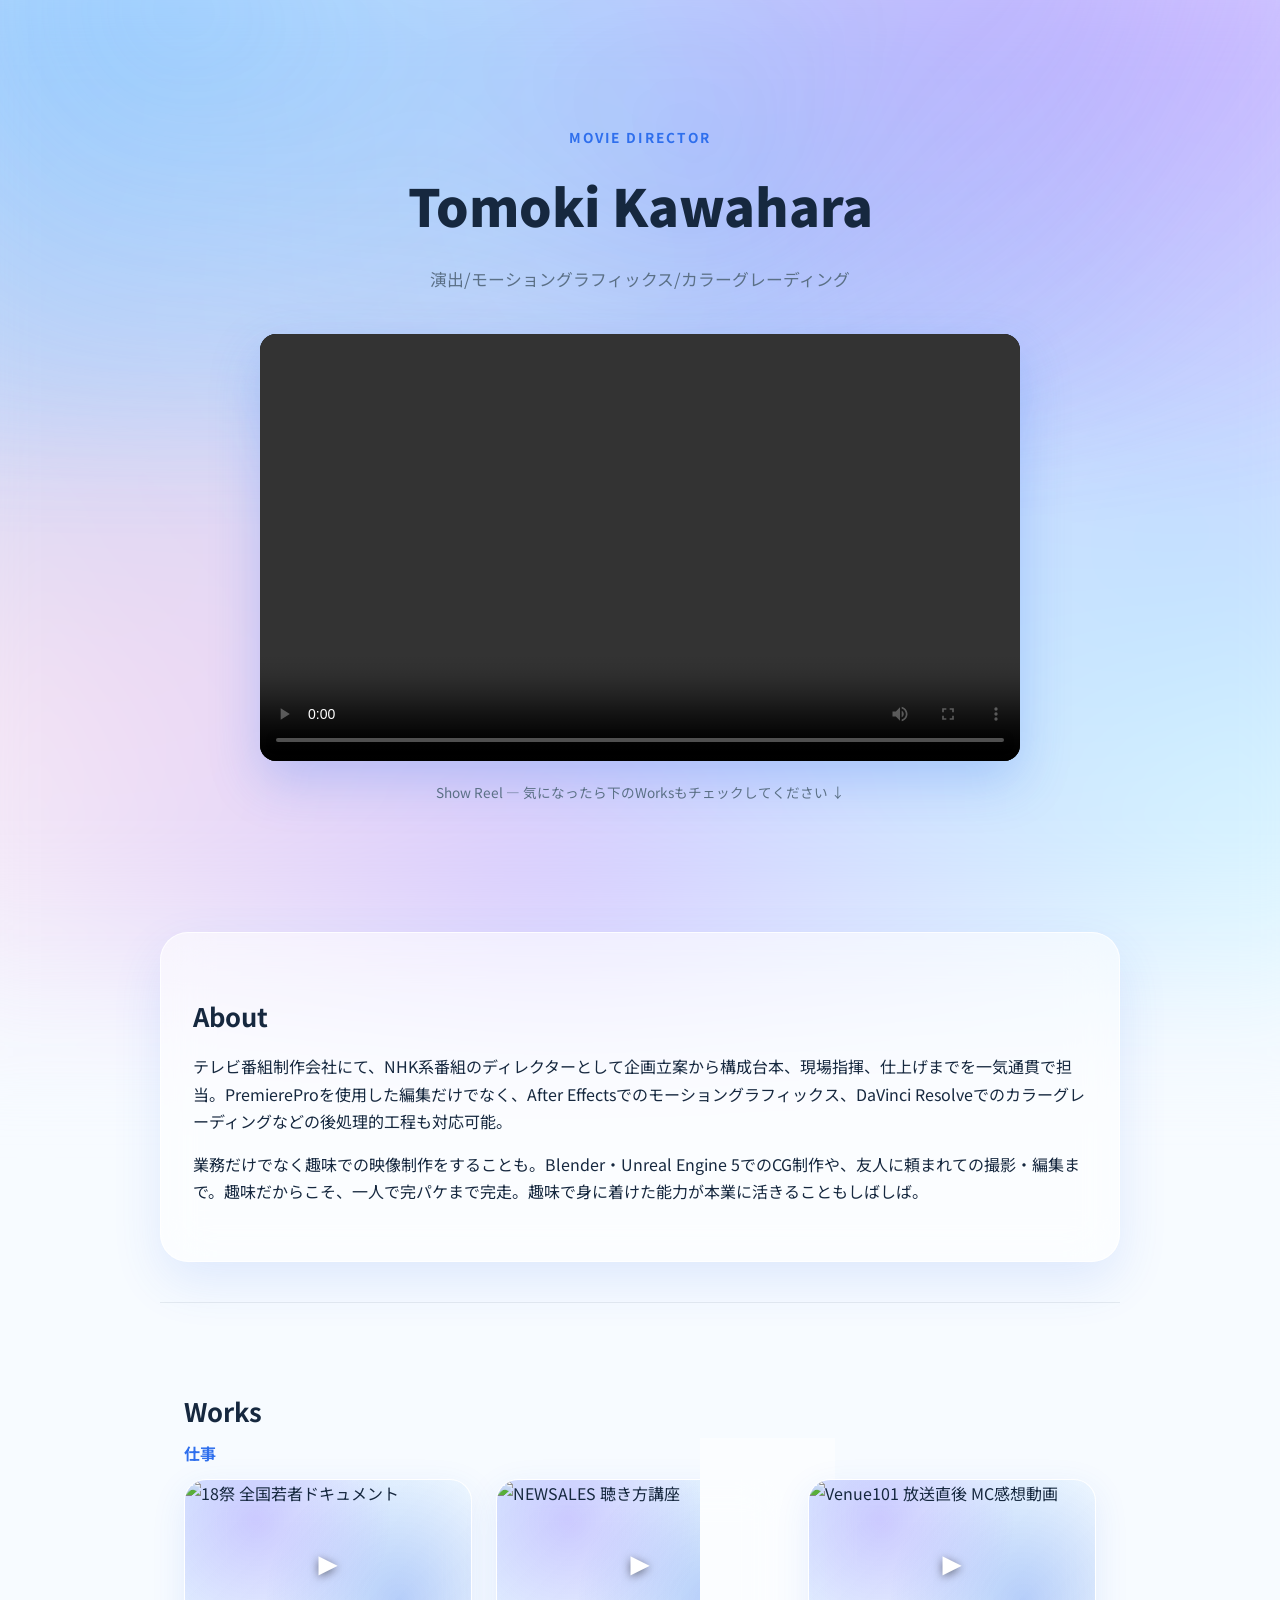
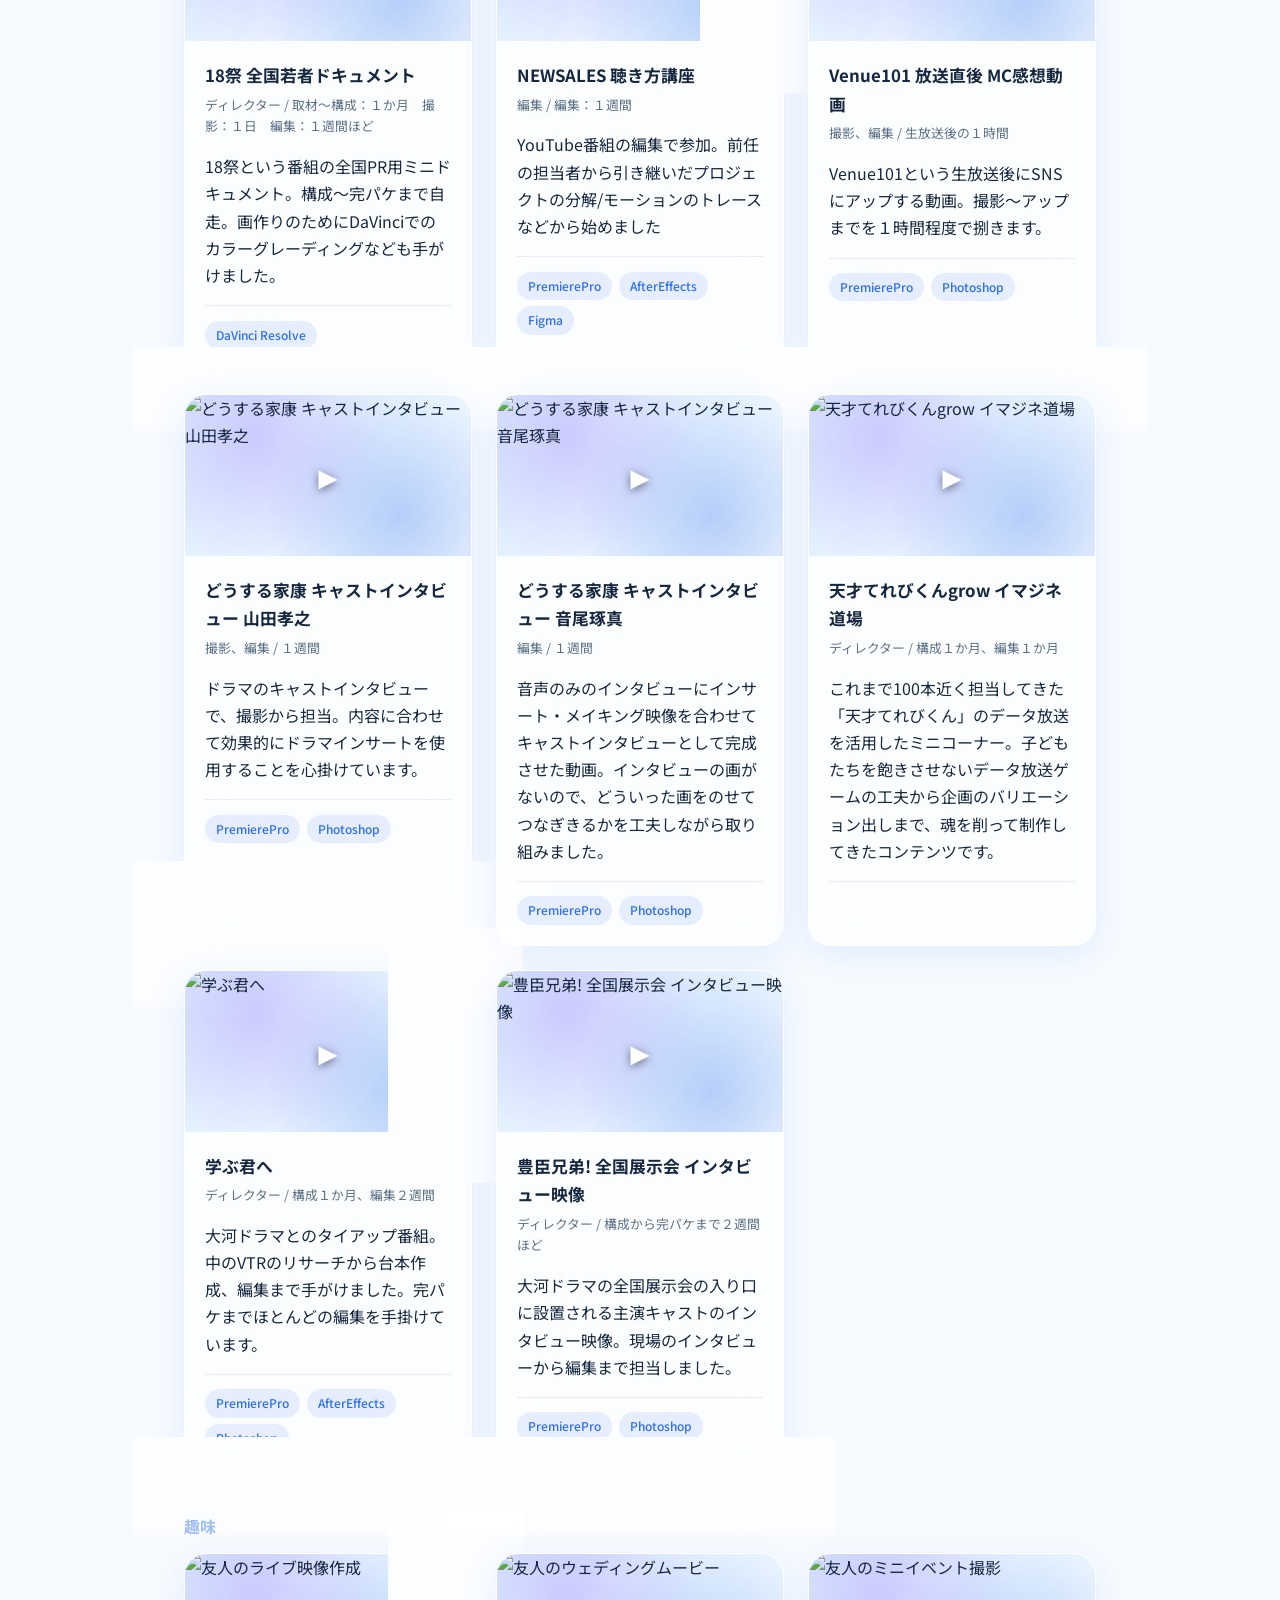
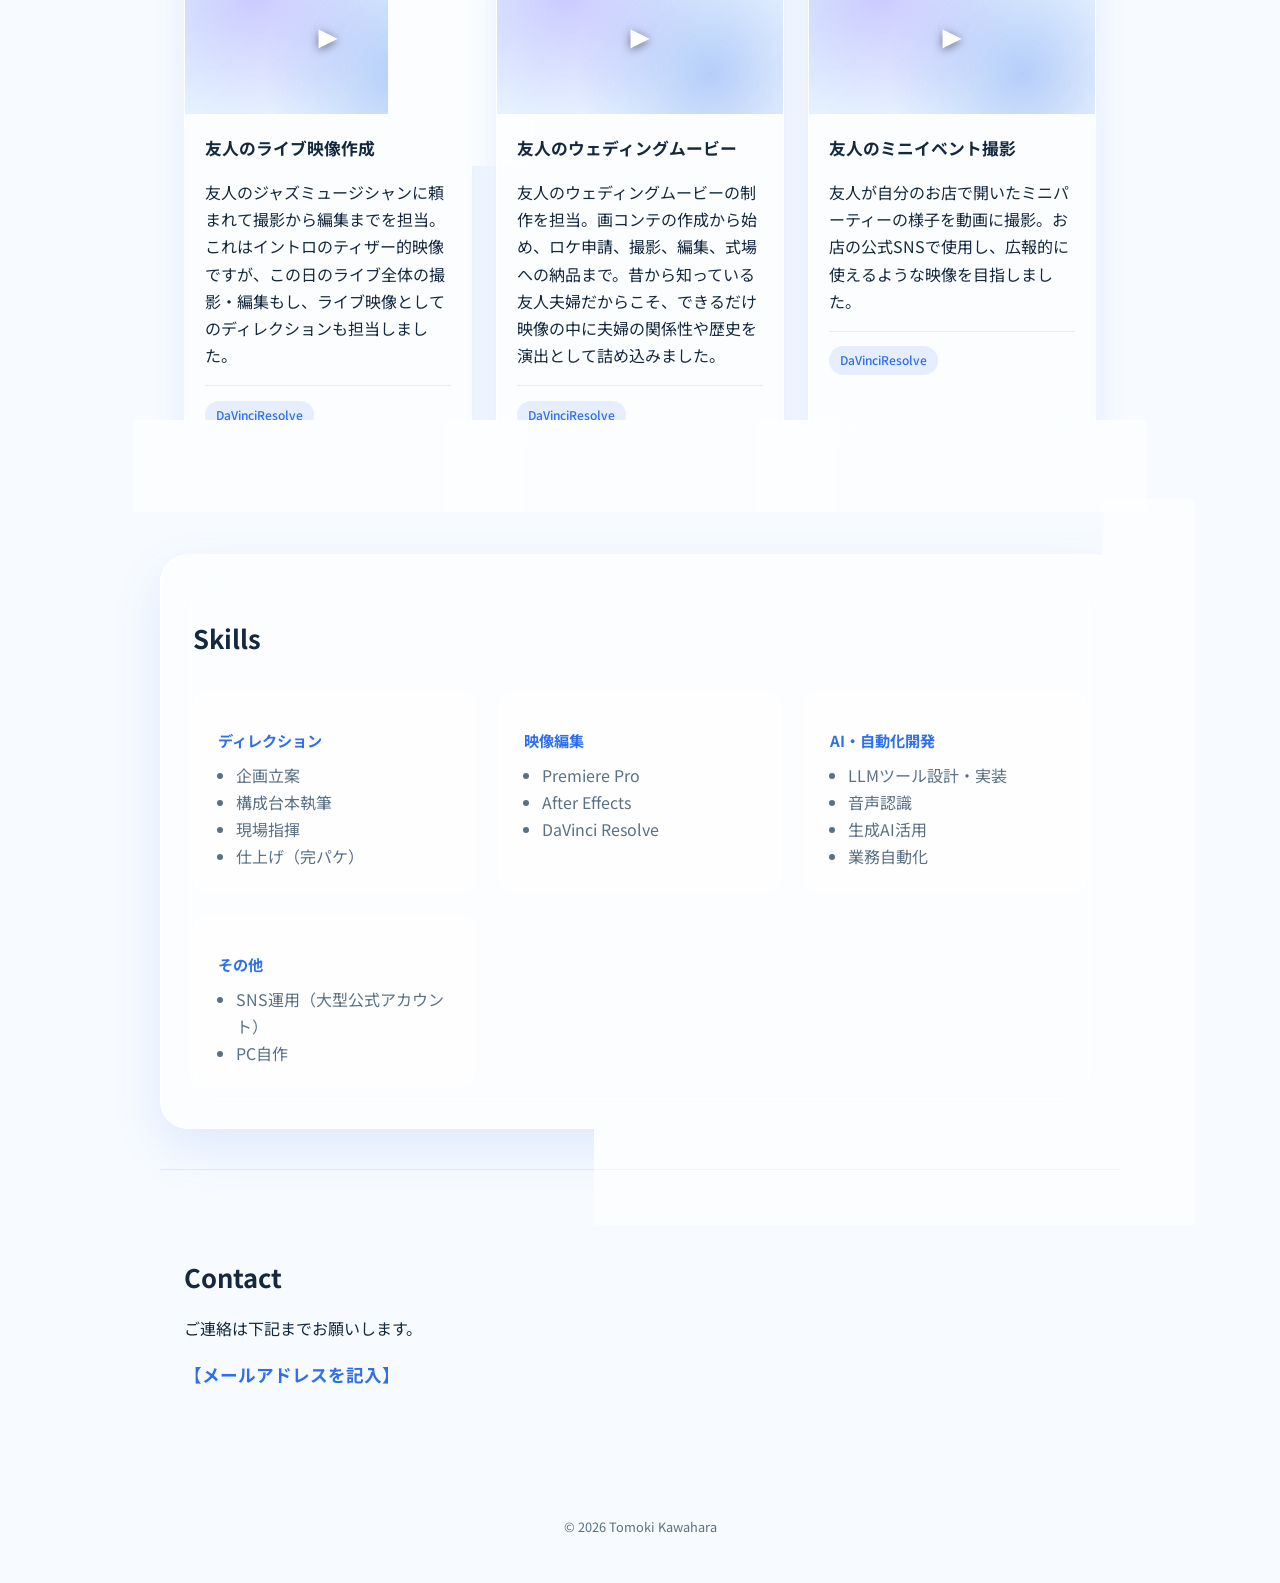
==== index.html @ 07734b2e "背景デザインを大胆なグラデーション+透明感のあるガラスパネル構成に変更 - body::beforeで固定表示の大胆なマルチカラーグラデーション背景を追加   （スクロールしても動かず、ガラスカード群" ====
<!DOCTYPE html>
<html lang="ja">
<head>
<meta charset="UTF-8">
<meta name="viewport" content="width=device-width, initial-scale=1.0">
<title>Tomoki Kawahara / Portfolio</title>
<meta name="robots" content="noindex, nofollow">
<link rel="stylesheet" href="style.css">
</head>
<body>

<header class="hero">
  <div class="hero-glow" aria-hidden="true"></div>
  <div class="hero-inner">
    <p class="eyebrow">Movie Director</p>
    <h1>Tomoki Kawahara</h1>
    <p class="lead">演出/モーショングラフィックス/カラーグレーディング</p>
    <div class="showreel-wrap">
      <video id="showreel-video" class="showreel-video" controls playsinline preload="metadata"></video>
      <p class="showreel-caption">Show Reel — 気になったら下のWorksもチェックしてください ↓</p>
    </div>
  </div>
</header>

<main>

  <section id="about" class="section section-panel">
    <h2>About</h2>
    <p>テレビ番組制作会社にて、NHK系番組のディレクターとして企画立案から構成台本、現場指揮、仕上げまでを一気通貫で担当。PremiereProを使用した編集だけでなく、After Effectsでのモーショングラフィックス、DaVinci Resolveでのカラーグレーディングなどの後処理的工程も対応可能。</p>
    <p>業務だけでなく趣味での映像制作をすることも。Blender・Unreal Engine 5でのCG制作や、友人に頼まれての撮影・編集まで。趣味だからこそ、一人で完パケまで完走。趣味で身に着けた能力が本業に活きることもしばしば。</p>
  </section>

  <section id="works" class="section">
    <h2>Works</h2>
    <div id="work-grid"></div>
  </section>

  <section id="skills" class="section section-panel">
    <h2>Skills</h2>
    <div class="skill-groups" id="skill-groups"></div>
  </section>

  <section id="contact" class="section">
    <h2>Contact</h2>
    <p>ご連絡は下記までお願いします。</p>
    <p class="contact-email">【メールアドレスを記入】</p>
  </section>

</main>

<footer>
  <p>&copy; 2026 Tomoki Kawahara</p>
</footer>

<div class="modal" id="video-modal">
  <div class="modal-inner">
    <button class="modal-close" id="modal-close" aria-label="閉じる">&times;</button>
    <video id="modal-video" controls></video>
    <iframe id="modal-youtube" class="hidden" frameborder="0" allow="autoplay; encrypted-media; picture-in-picture" allowfullscreen></iframe>
  </div>
</div>

<script src="data.js"></script>
<script src="script.js"></script>
</body>
</html>
---- style.css ----
@import url('https://fonts.googleapis.com/css2?family=Noto+Sans+JP:wght@400;500;700;900&display=swap');

:root {
  --bg-top: #eaf4ff;
  --bg-bottom: #f7fbff;
  --text: #16283f;
  --text-muted: #5b7086;
  --accent: #2f6fed;
  --accent-soft: rgba(47, 111, 237, 0.1);
  --card-bg: rgba(255, 255, 255, 0.55);
  --card-border: rgba(255, 255, 255, 0.8);
  --border: rgba(22, 40, 63, 0.08);
  --max-width: 960px;
}

* { box-sizing: border-box; }

body {
  margin: 0;
  min-height: 100vh;
  background: var(--bg-bottom);
  color: var(--text);
  font-family: 'Noto Sans JP', sans-serif;
  line-height: 1.7;
}

/* ページ全体に貼りつく大胆なグラデーション背景。スクロールしても動かず、
   ガラスパネル（.section-panel・.work-card等）を通して透けて見える。 */
body::before {
  content: "";
  position: fixed;
  inset: -10%;
  z-index: -1;
  background:
    radial-gradient(circle at 10% 8%, rgba(120, 190, 255, 0.55), transparent 42%),
    radial-gradient(circle at 88% 12%, rgba(190, 150, 255, 0.5), transparent 45%),
    radial-gradient(circle at 15% 55%, rgba(255, 170, 210, 0.35), transparent 45%),
    radial-gradient(circle at 85% 60%, rgba(120, 220, 255, 0.4), transparent 48%),
    radial-gradient(circle at 45% 95%, rgba(160, 130, 255, 0.4), transparent 50%),
    linear-gradient(180deg, var(--bg-top), var(--bg-bottom));
  filter: blur(70px);
}

.hero {
  position: relative;
  overflow: hidden;
  padding: 7rem 1.5rem 5rem;
  text-align: center;
}

.hero-glow {
  position: absolute;
  inset: -20% -10% auto -10%;
  height: 620px;
  z-index: 0;
  background:
    radial-gradient(circle at 20% 30%, rgba(120, 190, 255, 0.55), transparent 55%),
    radial-gradient(circle at 75% 15%, rgba(160, 130, 255, 0.4), transparent 50%),
    radial-gradient(circle at 55% 60%, rgba(47, 111, 237, 0.35), transparent 55%);
  filter: blur(50px);
  opacity: 0.8;
}

.hero-inner {
  position: relative;
  z-index: 1;
  max-width: var(--max-width);
  margin: 0 auto;
}

.eyebrow {
  color: var(--accent);
  letter-spacing: 0.15em;
  font-size: 0.85rem;
  font-weight: 700;
  text-transform: uppercase;
}

.hero h1 {
  font-size: clamp(2.2rem, 6vw, 3.2rem);
  font-weight: 900;
  margin: 0.5rem 0 1rem;
}

.hero .lead {
  color: var(--text-muted);
  font-size: 1.05rem;
  max-width: 640px;
  margin: 0 auto;
}

.showreel-wrap {
  margin: 2.5rem auto 0;
  max-width: 760px;
}

.showreel-video {
  width: 100%;
  aspect-ratio: 16 / 9;
  border-radius: 16px;
  background: #000;
  box-shadow: 0 20px 50px rgba(47, 111, 237, 0.25);
}

.showreel-caption {
  color: var(--text-muted);
  font-size: 0.85rem;
  margin: 0.75rem 0 0;
}

.section {
  max-width: var(--max-width);
  margin: 0 auto;
  padding: 4rem 1.5rem;
  border-top: 1px solid var(--border);
}

.section h2 {
  font-size: 1.6rem;
  font-weight: 700;
  margin-bottom: 0.5rem;
}

.section-note {
  color: var(--text-muted);
  font-size: 0.85rem;
  margin-top: 0;
}

/* About・Skillsを背景から視覚的に切り離すガラスパネル */
.section-panel {
  background: var(--card-bg);
  backdrop-filter: blur(24px);
  -webkit-backdrop-filter: blur(24px);
  border: 1px solid var(--card-border);
  border-radius: 28px;
  box-shadow: 0 20px 50px rgba(47, 111, 237, 0.12);
  padding: 2.5rem 2rem;
  margin: 2.5rem auto;
}

.section-panel:first-of-type { margin-top: 3rem; }

.work-group + .work-group {
  margin-top: 2.5rem;
}

.work-group-label {
  color: var(--accent);
  font-size: 1rem;
  margin: 2rem 0 0.75rem;
}

.work-group:first-child .work-group-label {
  margin-top: 0;
}

.work-subgrid {
  display: grid;
  grid-template-columns: repeat(auto-fill, minmax(280px, 1fr));
  gap: 1.5rem;
}

.work-card {
  background: var(--card-bg);
  backdrop-filter: blur(20px);
  -webkit-backdrop-filter: blur(20px);
  border: 1px solid var(--card-border);
  border-radius: 22px;
  overflow: hidden;
  cursor: pointer;
  box-shadow: 0 10px 34px rgba(47, 111, 237, 0.1);
  transition: transform 0.15s ease, box-shadow 0.15s ease;
}

.work-card:hover {
  transform: translateY(-4px);
  box-shadow: 0 16px 40px rgba(47, 111, 237, 0.2);
}

.work-thumb {
  position: relative;
  aspect-ratio: 16 / 9;
  background:
    radial-gradient(circle at 25% 25%, rgba(160, 130, 255, 0.35), transparent 55%),
    radial-gradient(circle at 75% 75%, rgba(47, 111, 237, 0.3), transparent 55%),
    linear-gradient(135deg, rgba(120, 190, 255, 0.25), rgba(235, 245, 255, 0.4));
  display: flex;
  align-items: center;
  justify-content: center;
}

.work-thumb-img {
  position: absolute;
  inset: 0;
  width: 100%;
  height: 100%;
  object-fit: cover;
}

.play-icon {
  position: relative;
  font-size: 2rem;
  color: var(--accent);
}

.work-thumb-img ~ .play-icon {
  color: #fff;
  text-shadow: 0 2px 10px rgba(0, 0, 0, 0.5);
}

.work-body { padding: 1.25rem; }

.work-body h3 { margin: 0 0 0.25rem; font-size: 1.05rem; }

.work-meta {
  color: var(--text-muted);
  font-size: 0.8rem;
  margin: 0 0 0.75rem;
}

.work-tools {
  display: flex;
  flex-wrap: wrap;
  gap: 0.4rem;
  margin-top: 0.9rem;
  padding-top: 0.9rem;
  border-top: 1px solid var(--border);
}

.tool-tag {
  background: var(--accent-soft);
  color: var(--accent);
  font-size: 0.75rem;
  font-weight: 500;
  padding: 0.25rem 0.7rem;
  border-radius: 999px;
}

.skill-groups {
  display: grid;
  grid-template-columns: repeat(auto-fill, minmax(220px, 1fr));
  gap: 1.5rem;
  margin-top: 2rem;
}

.skill-group {
  background: rgba(255, 255, 255, 0.55);
  border: 1px solid var(--card-border);
  border-radius: 16px;
  padding: 1.25rem 1.5rem;
}

.skill-group h3 {
  font-size: 0.95rem;
  color: var(--accent);
  margin-bottom: 0.5rem;
}

.skill-group ul { margin: 0; padding-left: 1.1rem; color: var(--text-muted); }

.contact-email { font-size: 1.1rem; font-weight: 700; color: var(--accent); }

footer {
  text-align: center;
  padding: 2rem;
  color: var(--text-muted);
  font-size: 0.8rem;
}

.modal {
  display: none;
  position: fixed;
  inset: 0;
  background: rgba(22, 40, 63, 0.55);
  backdrop-filter: blur(6px);
  align-items: center;
  justify-content: center;
  z-index: 100;
  padding: 1.5rem;
}

.modal.open { display: flex; }

.modal-inner {
  position: relative;
  width: 100%;
  max-width: 900px;
}

.modal-inner video,
.modal-inner iframe {
  width: 100%;
  aspect-ratio: 16 / 9;
  border-radius: 12px;
  background: black;
}

.modal-inner .hidden {
  display: none;
}

.modal-close {
  position: absolute;
  top: -2.5rem;
  right: 0;
  background: none;
  border: none;
  color: white;
  font-size: 2rem;
  cursor: pointer;
  line-height: 1;
}
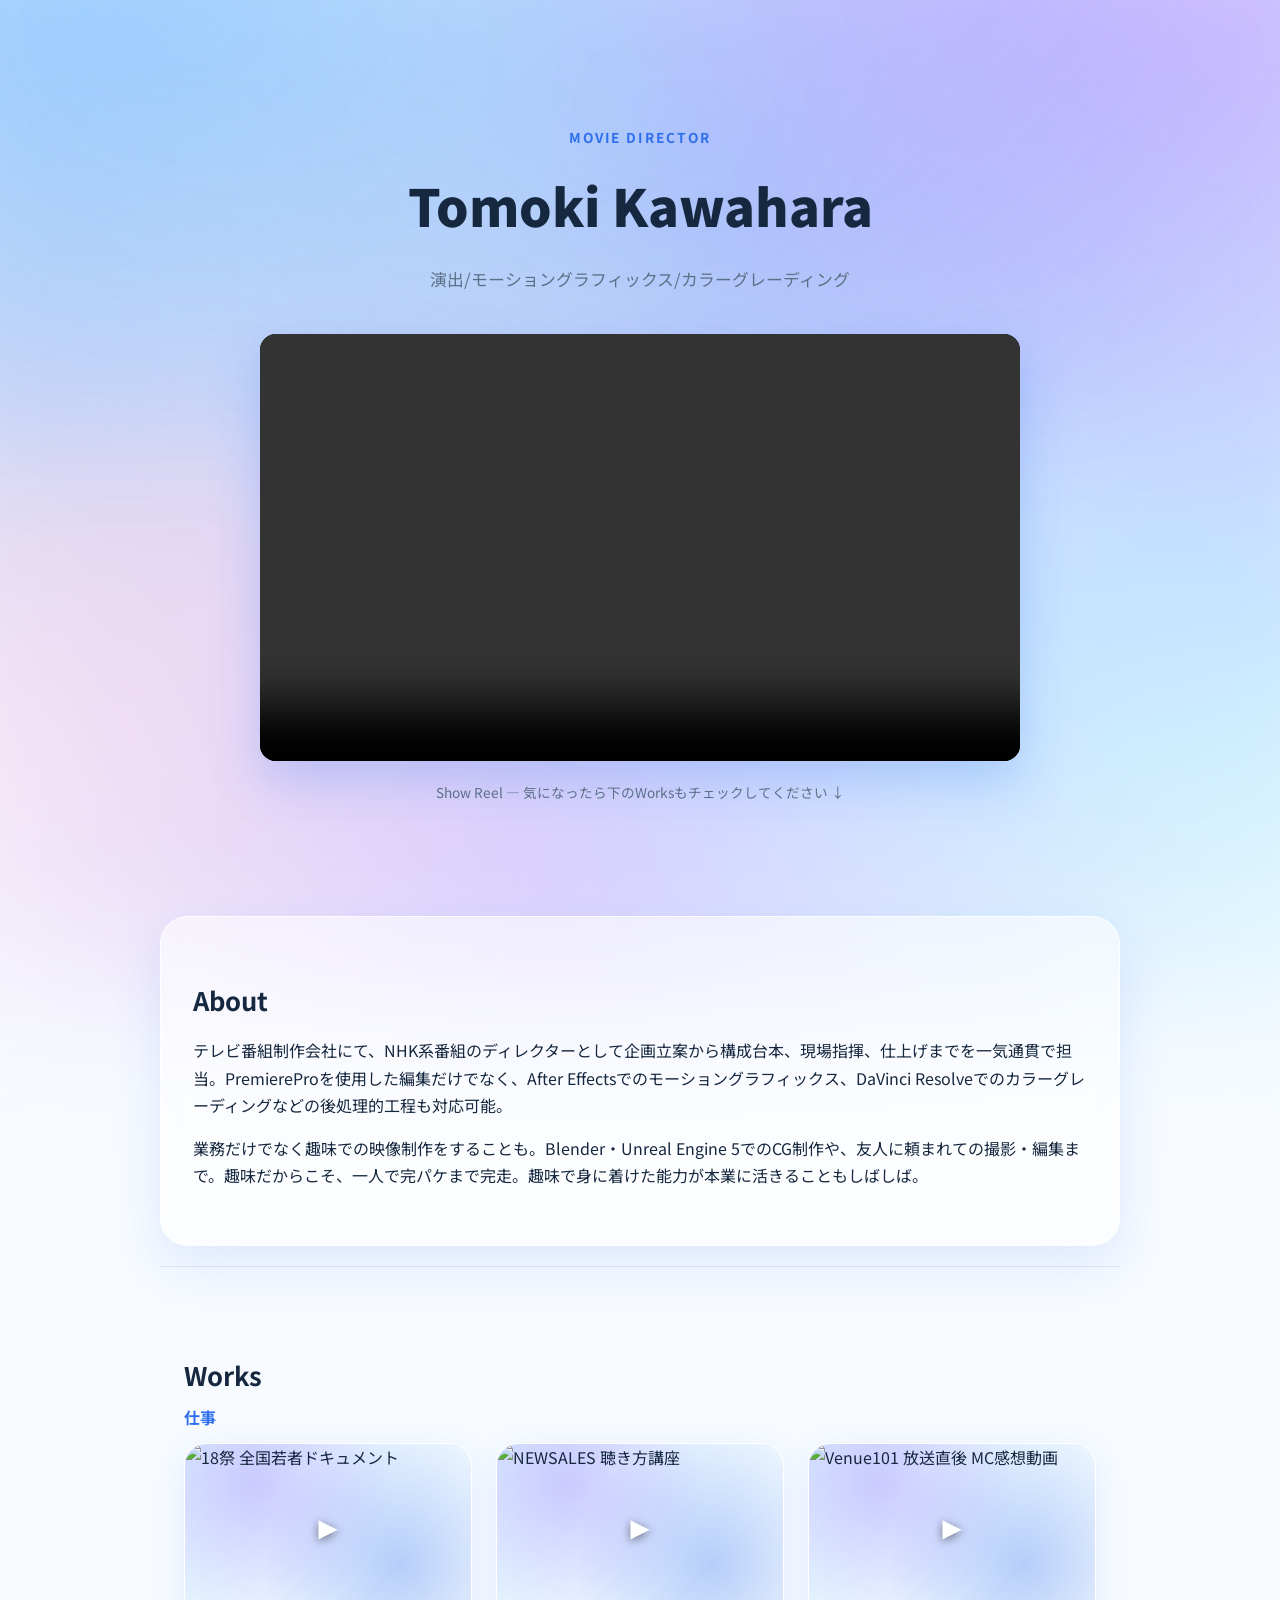
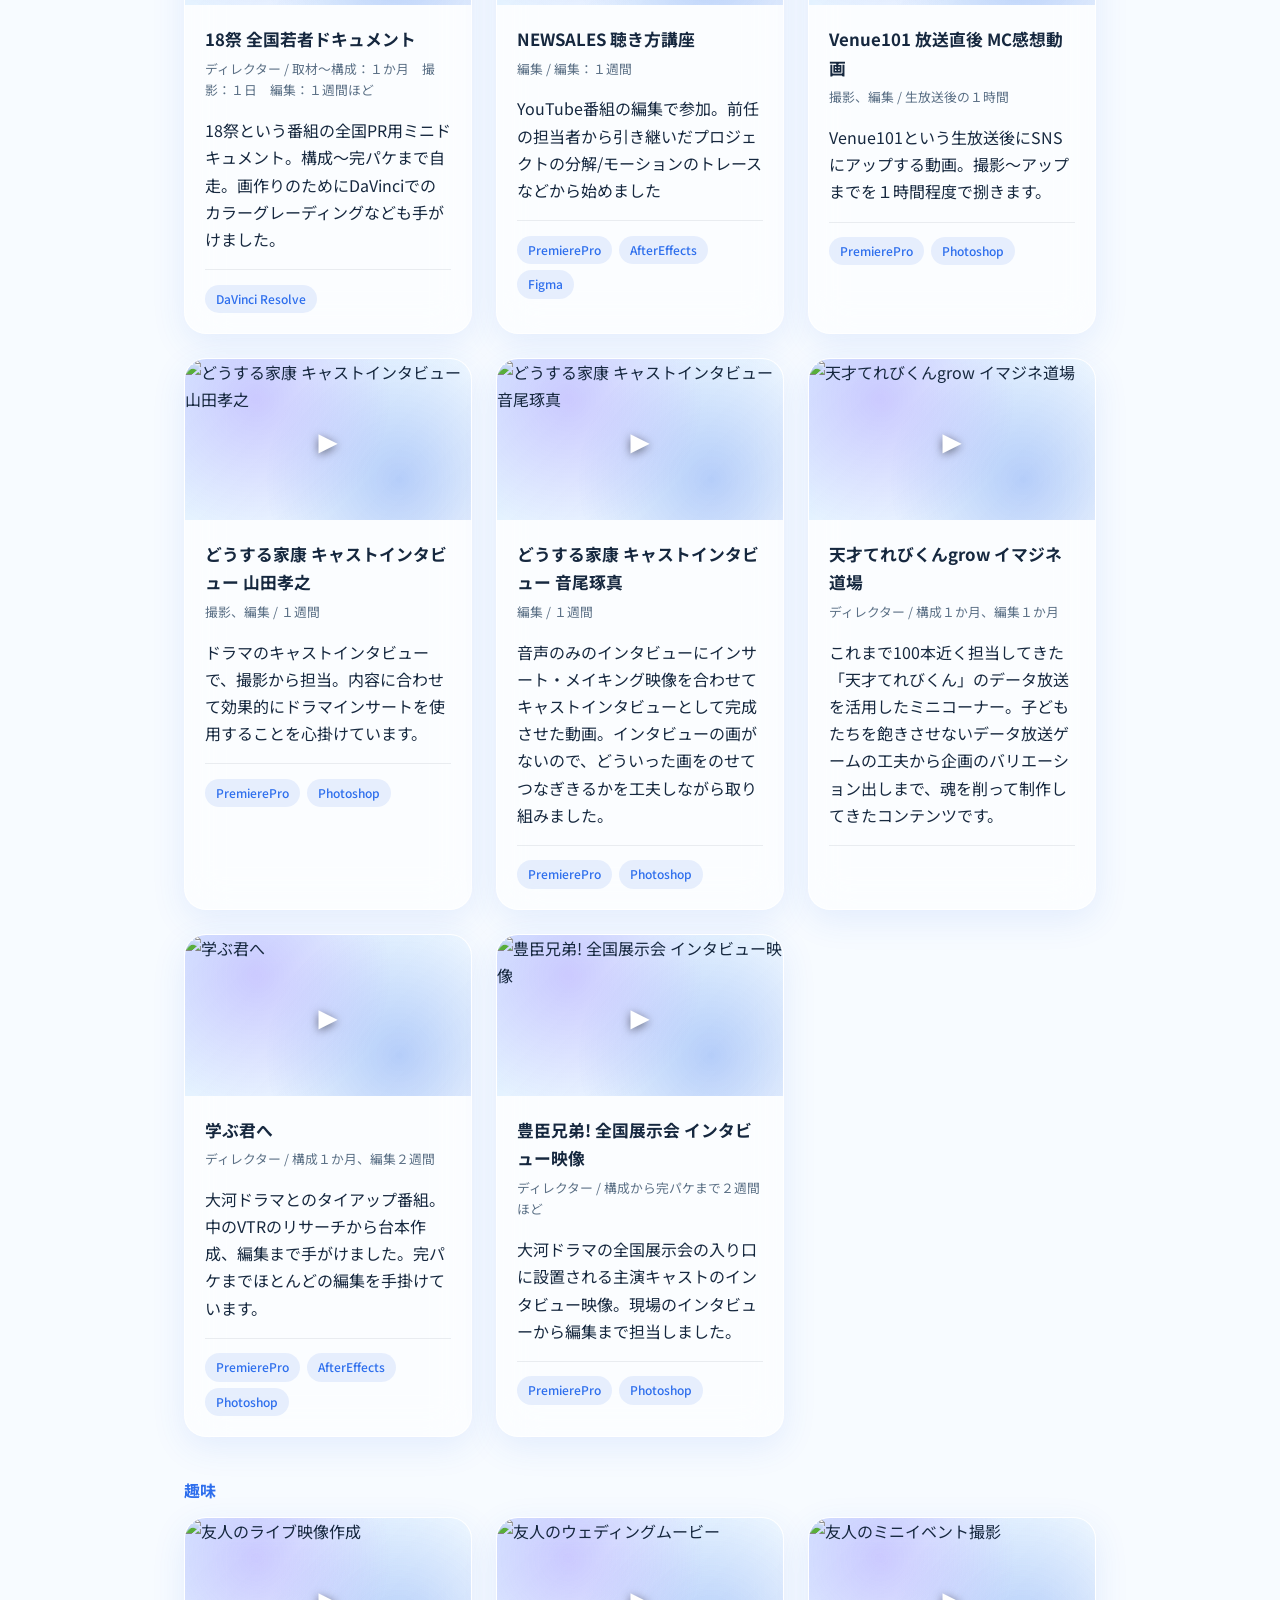
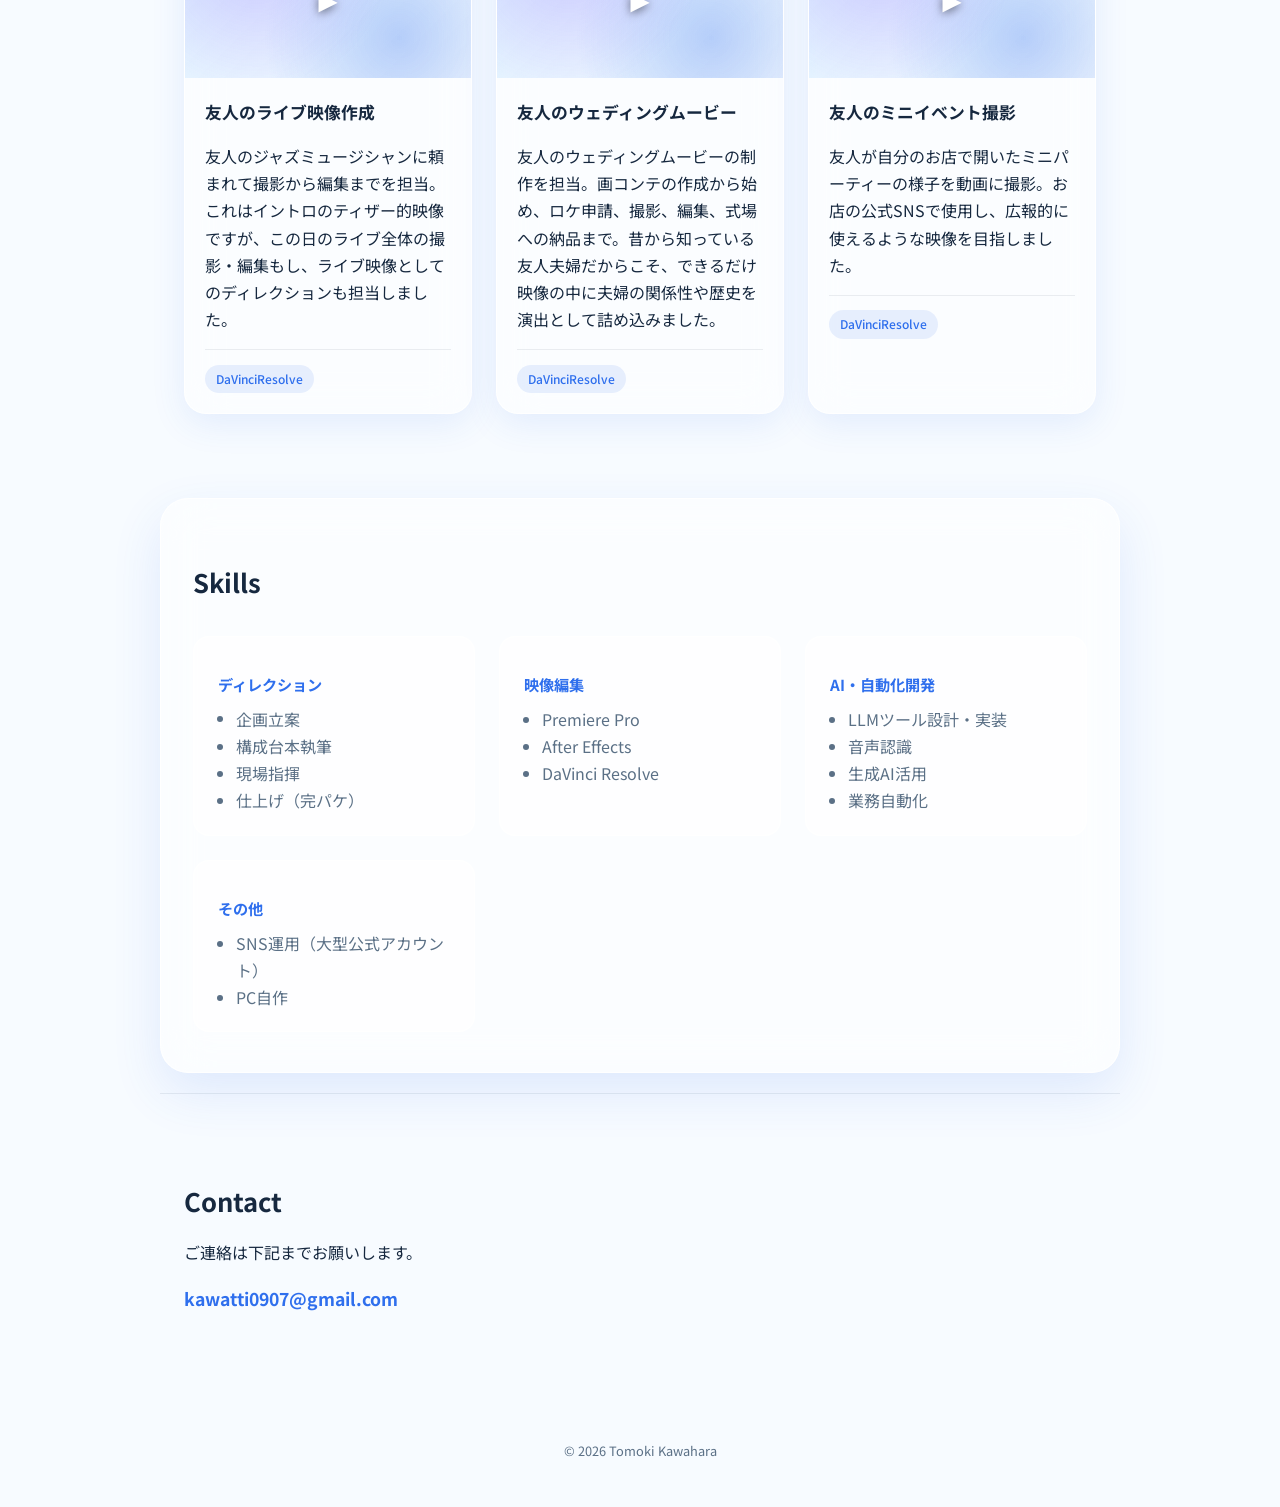
==== commit e50c2cfb: "Contactメールアドレスを反映、section-panelの余白を縮小 - ContactセクションのプレースホルダーをkawattiO907@gmail.comに差し替え - .section-" ====
--- a/index.html
+++ b/index.html
@@ -43,7 +43,7 @@
   <section id="contact" class="section">
     <h2>Contact</h2>
     <p>ご連絡は下記までお願いします。</p>
-    <p class="contact-email">【メールアドレスを記入】</p>
+    <p class="contact-email">kawatti0907@gmail.com</p>
   </section>
 
 </main>
--- a/style.css
+++ b/style.css
@@ -136,10 +136,10 @@
   border-radius: 28px;
   box-shadow: 0 20px 50px rgba(47, 111, 237, 0.12);
   padding: 2.5rem 2rem;
-  margin: 2.5rem auto;
-}
-
-.section-panel:first-of-type { margin-top: 3rem; }
+  margin: 1.25rem auto;
+}
+
+.section-panel:first-of-type { margin-top: 2rem; }
 
 .work-group + .work-group {
   margin-top: 2.5rem;
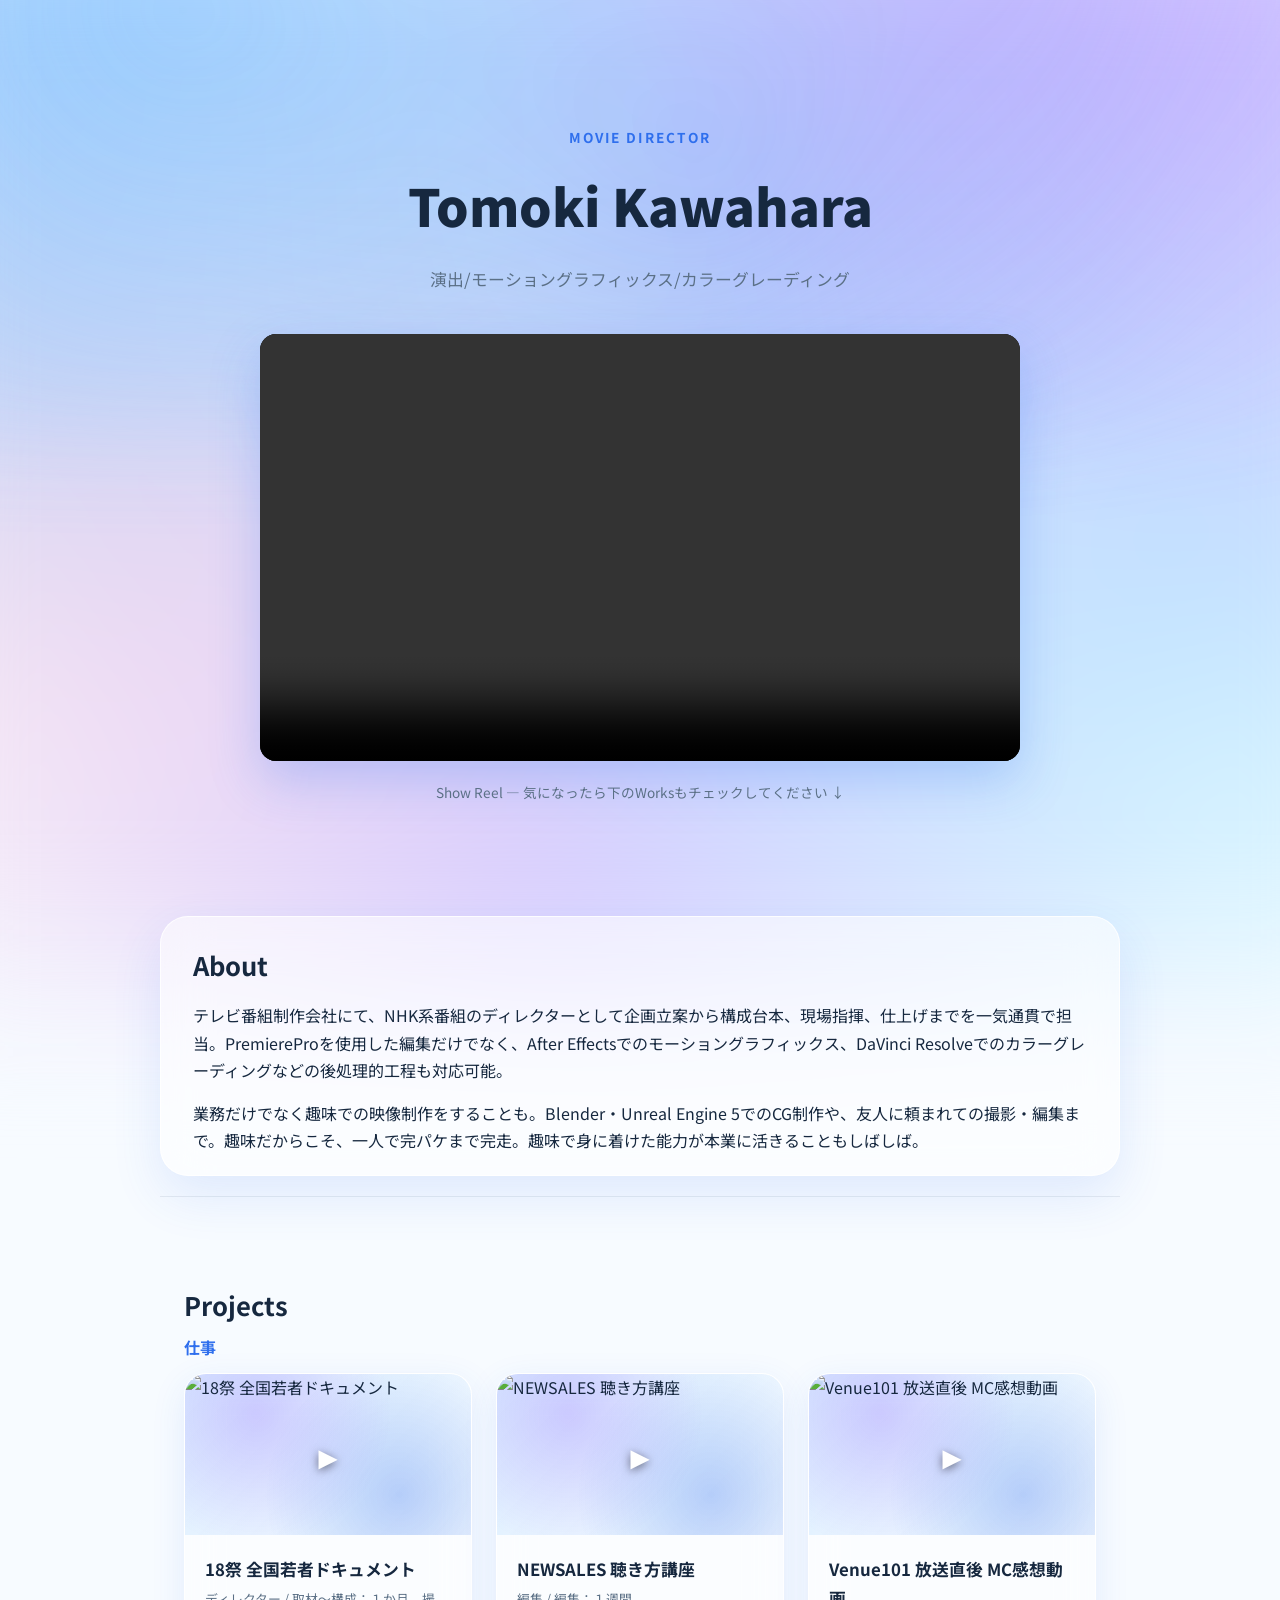
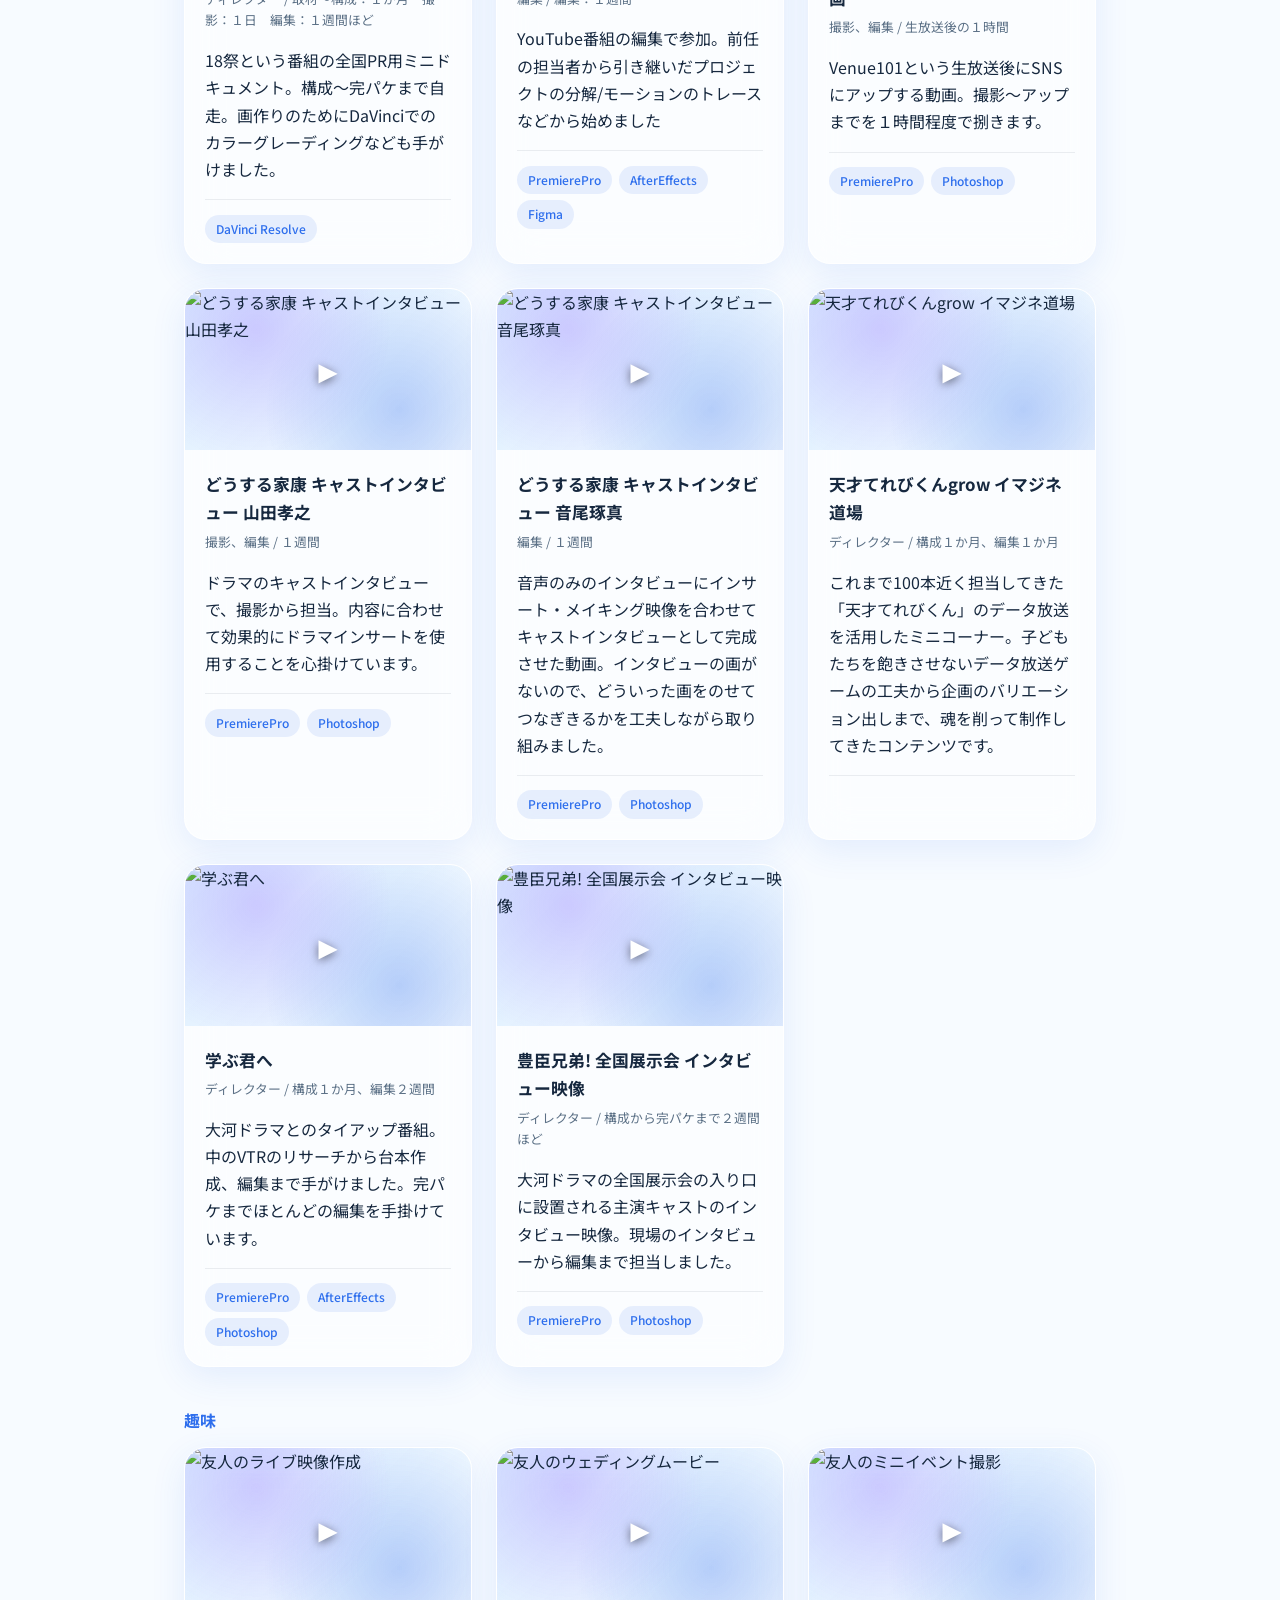
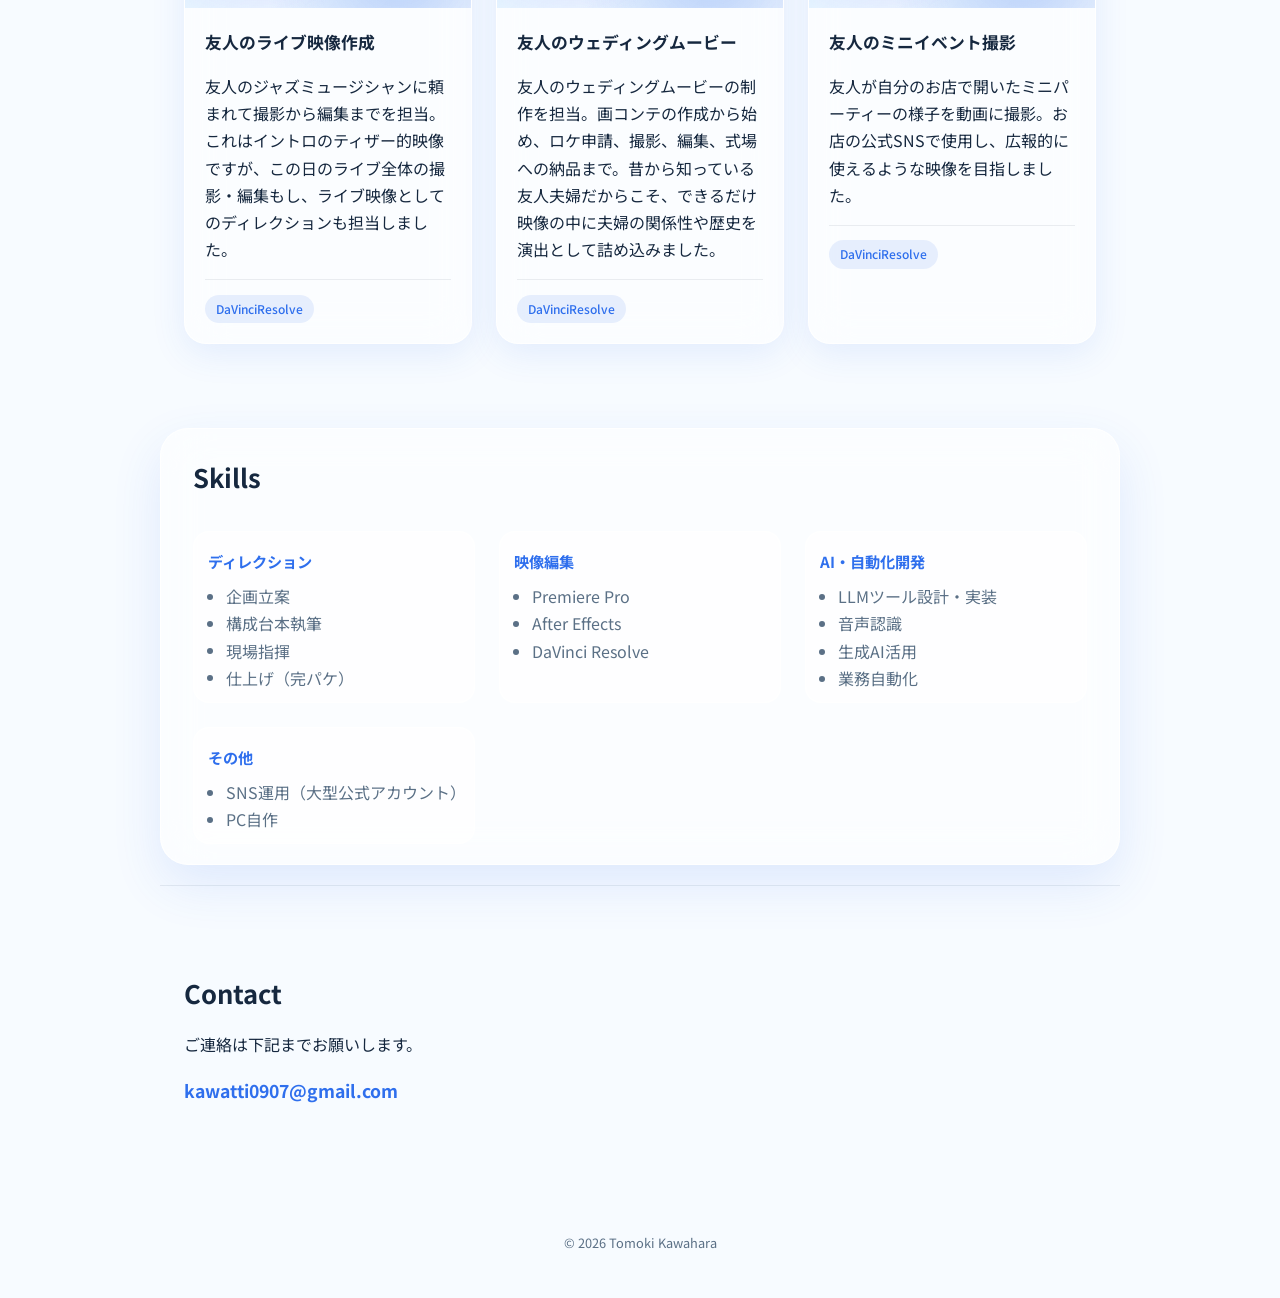
==== commit 1102f22c: "見出しをWorksからProjectsへ変更、About/Skillsパネルの余白を調整 Co-Authored-By: Claude Sonnet 5 <noreply@anthropic.com>" ====
--- a/index.html
+++ b/index.html
@@ -31,7 +31,7 @@
   </section>
 
   <section id="works" class="section">
-    <h2>Works</h2>
+    <h2>Projects</h2>
     <div id="work-grid"></div>
   </section>
 
--- a/style.css
+++ b/style.css
@@ -135,11 +135,15 @@
   border: 1px solid var(--card-border);
   border-radius: 28px;
   box-shadow: 0 20px 50px rgba(47, 111, 237, 0.12);
-  padding: 2.5rem 2rem;
+  padding: 1.25rem 2rem;
   margin: 1.25rem auto;
 }
 
 .section-panel:first-of-type { margin-top: 2rem; }
+
+#about.section-panel { padding: 5px 2rem; }
+
+#skills.section-panel { padding-top: 5px; }
 
 .work-group + .work-group {
   margin-top: 2.5rem;
@@ -248,7 +252,7 @@
   background: rgba(255, 255, 255, 0.55);
   border: 1px solid var(--card-border);
   border-radius: 16px;
-  padding: 1.25rem 1.5rem;
+  padding: 0.15rem 0.9rem 0.6rem;
 }
 
 .skill-group h3 {
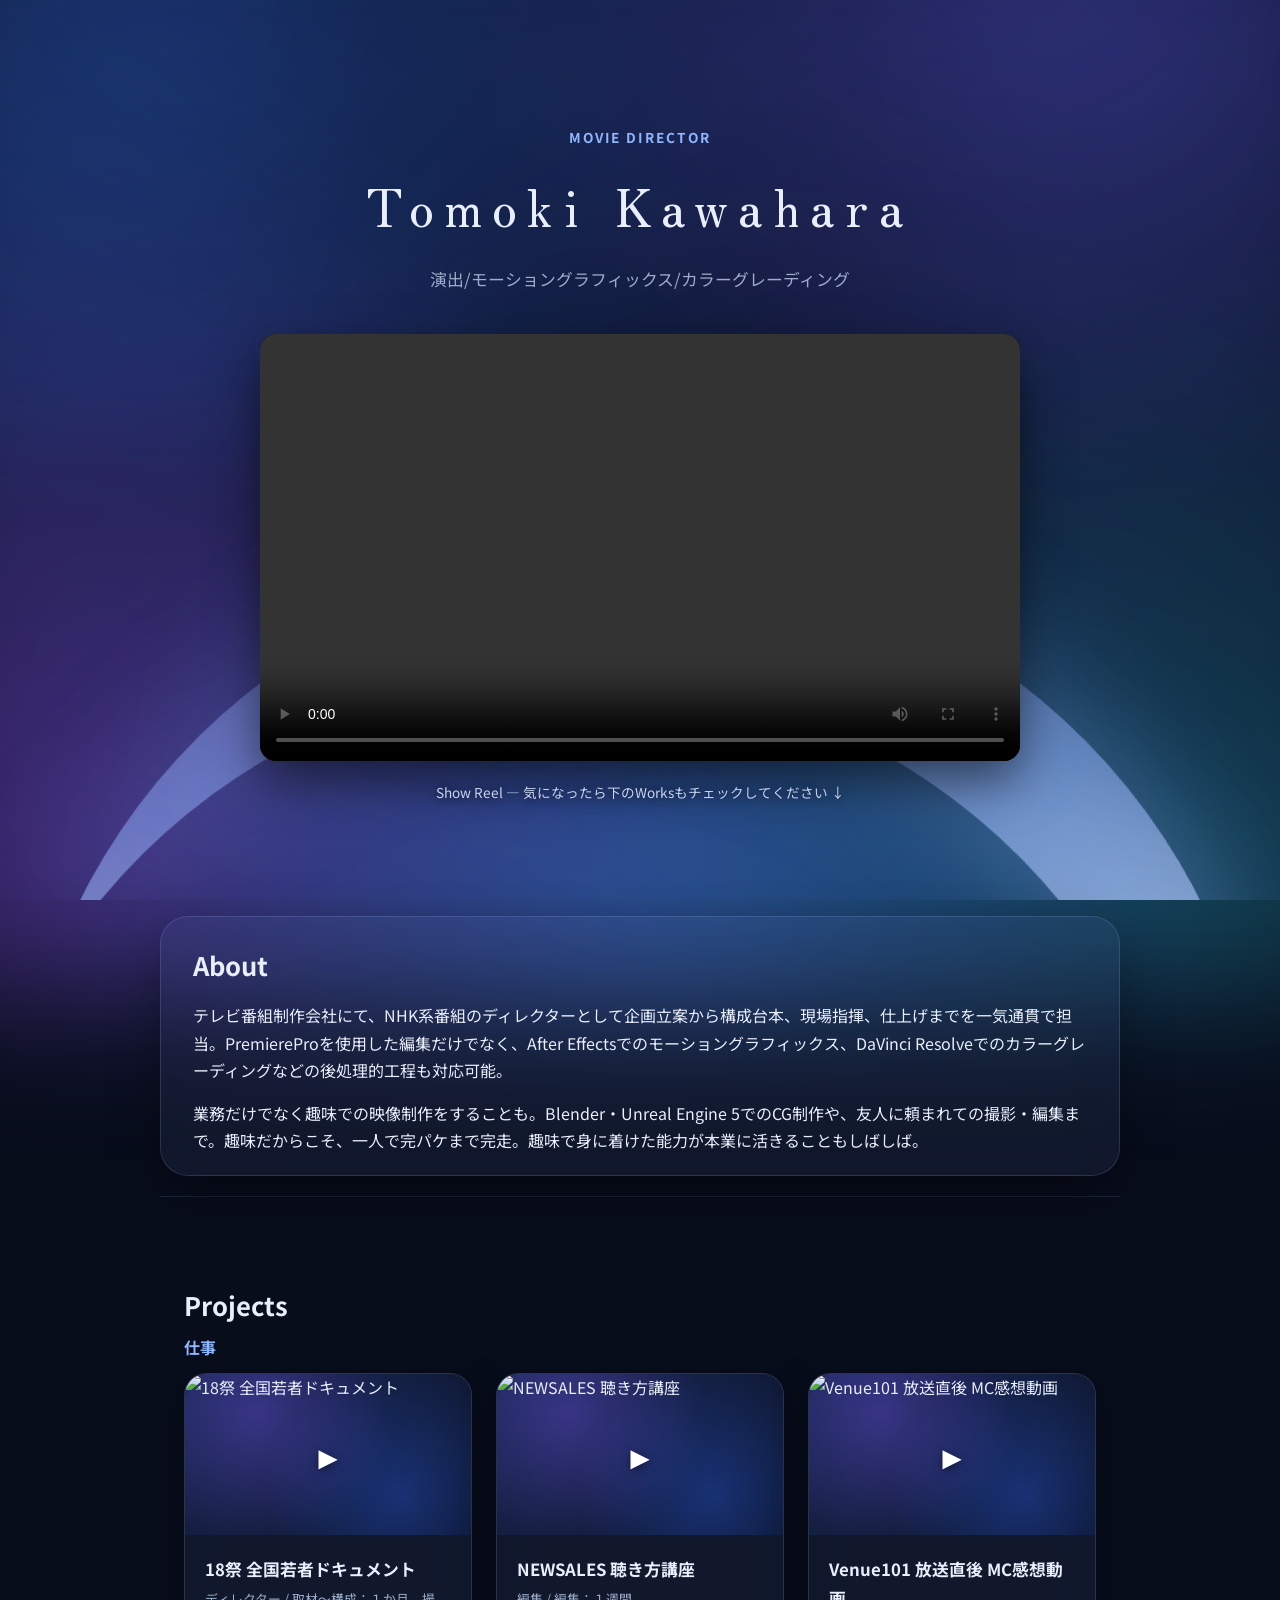
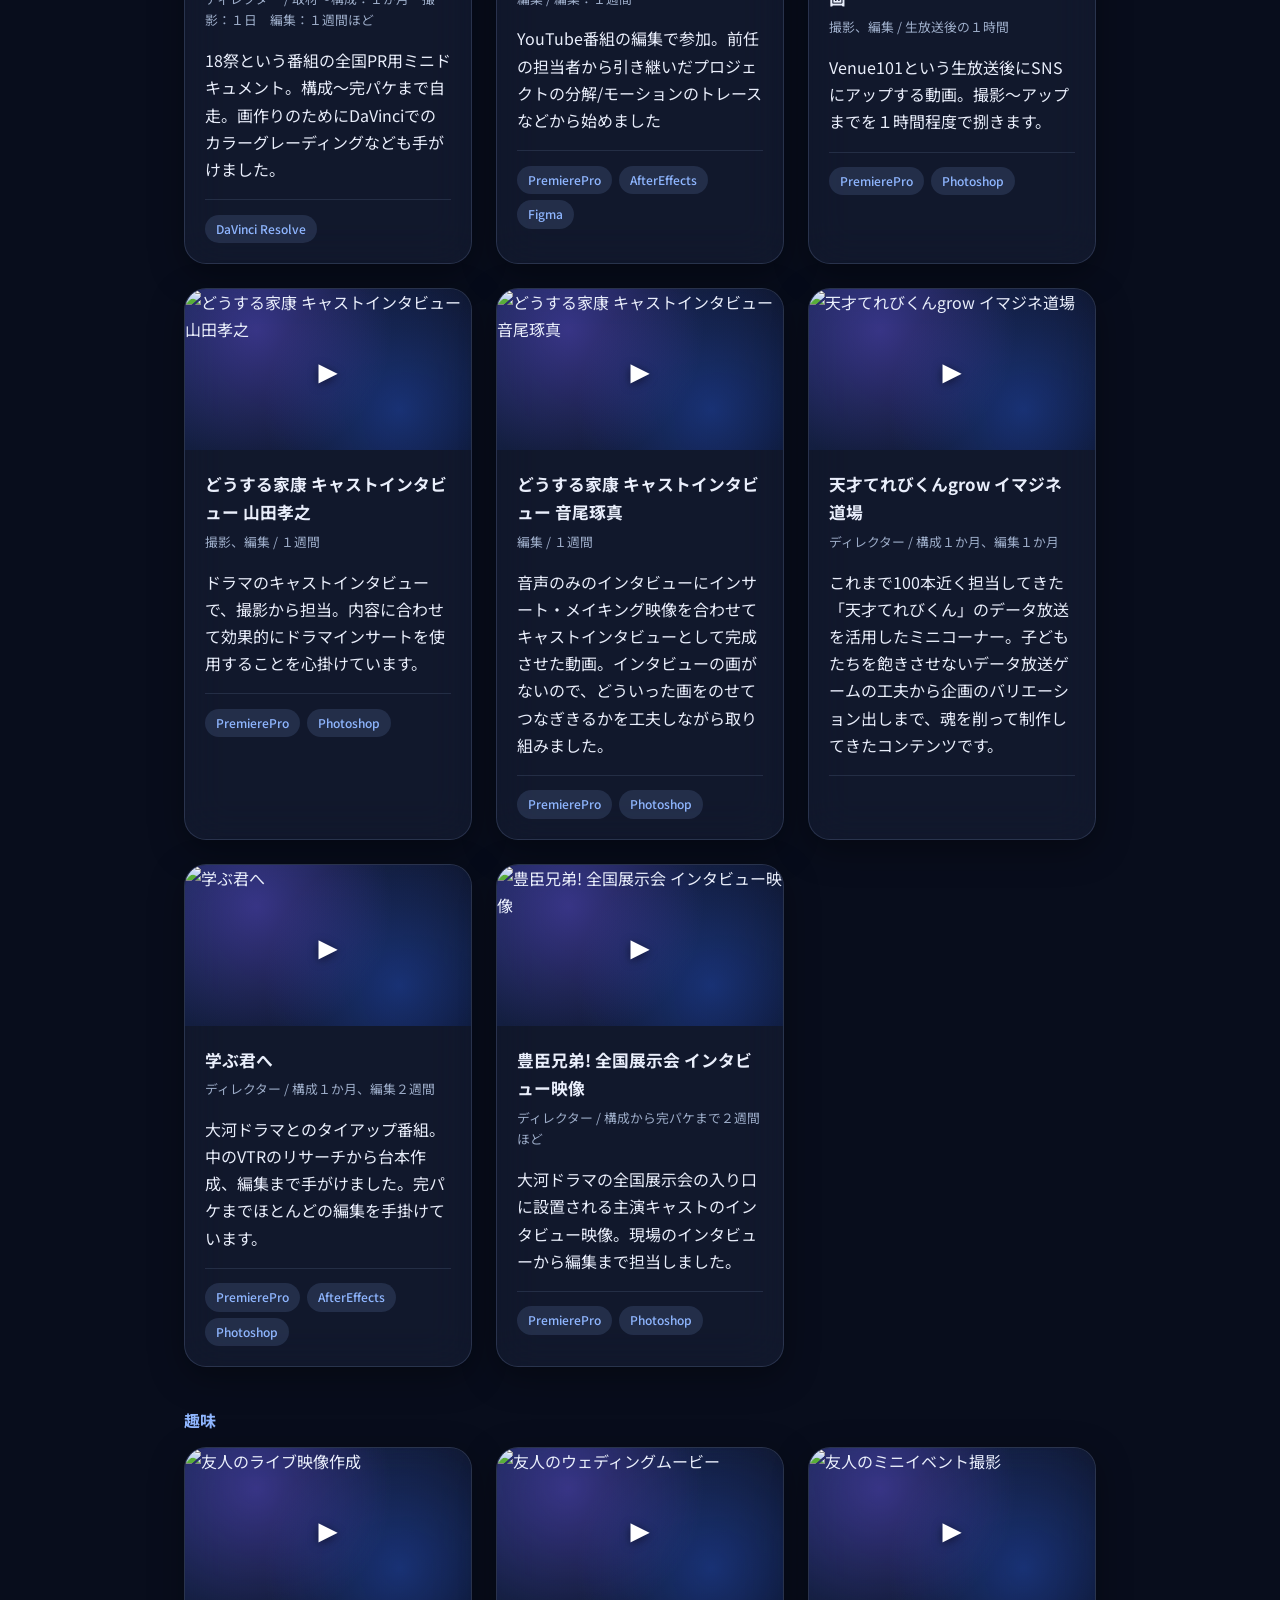
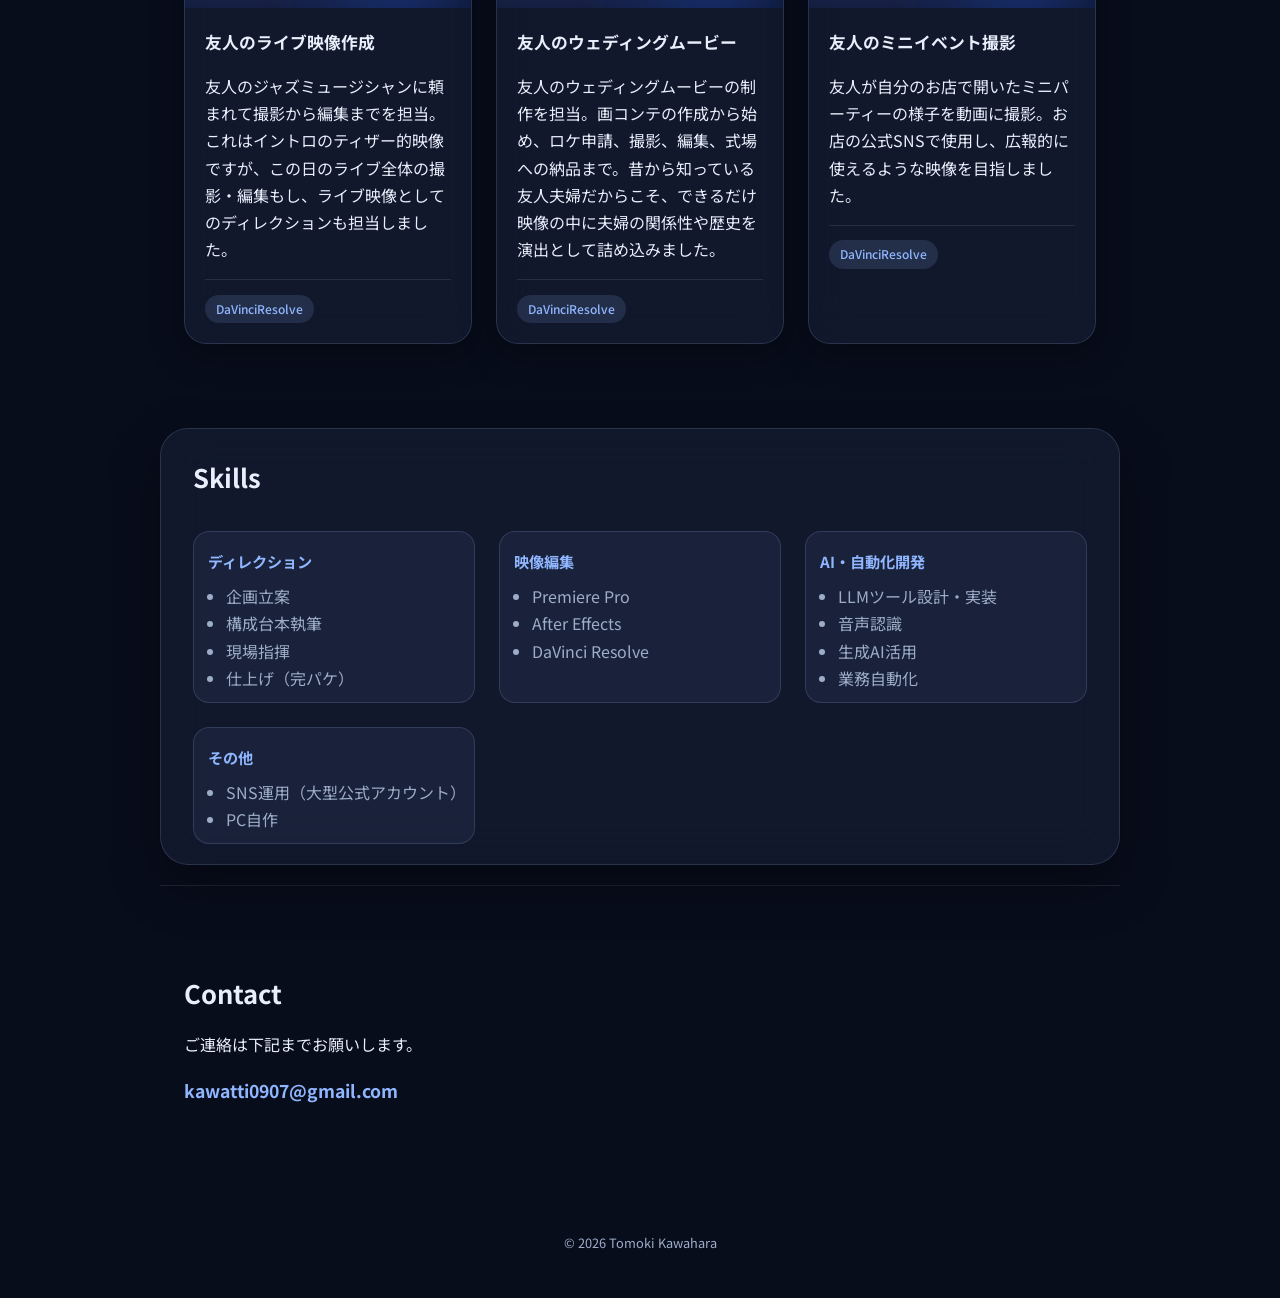
==== commit 1940a026: "配色を夜色へ変更し、Heroの下から昇る三日月を追加 デザイン案C-1「月の出」の実装。:root のトークンを夜色に差し替え、 明るい前提でハードコードされていた箇所（skill-group背景・w" ====
--- a/index.html
+++ b/index.html
@@ -8,6 +8,10 @@
 <link rel="stylesheet" href="style.css">
 </head>
 <body>
+
+<div class="moon-layer" aria-hidden="true">
+  <div class="moon-glow"><div class="crescent"></div></div>
+</div>
 
 <header class="hero">
   <div class="hero-glow" aria-hidden="true"></div>
--- a/style.css
+++ b/style.css
@@ -1,21 +1,22 @@
-@import url('https://fonts.googleapis.com/css2?family=Noto+Sans+JP:wght@400;500;700;900&display=swap');
+@import url('https://fonts.googleapis.com/css2?family=Noto+Sans+JP:wght@400;500;700;900&family=Zen+Old+Mincho:wght@400;500;700&display=swap');
 
 :root {
-  --bg-top: #eaf4ff;
-  --bg-bottom: #f7fbff;
-  --text: #16283f;
-  --text-muted: #5b7086;
-  --accent: #2f6fed;
-  --accent-soft: rgba(47, 111, 237, 0.1);
-  --card-bg: rgba(255, 255, 255, 0.55);
-  --card-border: rgba(255, 255, 255, 0.8);
-  --border: rgba(22, 40, 63, 0.08);
+  --bg-top: #050a16;
+  --bg-bottom: #080d1c;
+  --text: #e9eefb;
+  --text-muted: #9dadc9;
+  --accent: #8fb6ff;
+  --accent-soft: rgba(143, 182, 255, 0.14);
+  --card-bg: rgba(140, 175, 255, 0.07);
+  --card-border: rgba(175, 200, 255, 0.16);
+  --border: rgba(175, 200, 255, 0.12);
   --max-width: 960px;
 }
 
 * { box-sizing: border-box; }
 
 body {
+  position: relative;
   margin: 0;
   min-height: 100vh;
   background: var(--bg-bottom);
@@ -24,19 +25,20 @@
   line-height: 1.7;
 }
 
-/* ページ全体に貼りつく大胆なグラデーション背景。スクロールしても動かず、
-   ガラスパネル（.section-panel・.work-card等）を通して透けて見える。 */
+/* ページ全体に貼りつく夜色のグラデーション背景。スクロールしても動かず、
+   ガラスパネル（.section-panel・.work-card等）を通して透けて見える。
+   光源を画面下に集めているのは、Heroの三日月が下から昇る構図に合わせるため。 */
 body::before {
   content: "";
   position: fixed;
   inset: -10%;
   z-index: -1;
   background:
-    radial-gradient(circle at 10% 8%, rgba(120, 190, 255, 0.55), transparent 42%),
-    radial-gradient(circle at 88% 12%, rgba(190, 150, 255, 0.5), transparent 45%),
-    radial-gradient(circle at 15% 55%, rgba(255, 170, 210, 0.35), transparent 45%),
-    radial-gradient(circle at 85% 60%, rgba(120, 220, 255, 0.4), transparent 48%),
-    radial-gradient(circle at 45% 95%, rgba(160, 130, 255, 0.4), transparent 50%),
+    radial-gradient(circle at 50% 104%, rgba(70, 140, 255, 0.6), transparent 46%),
+    radial-gradient(circle at 14% 88%, rgba(150, 84, 255, 0.42), transparent 44%),
+    radial-gradient(circle at 86% 96%, rgba(40, 196, 220, 0.3), transparent 42%),
+    radial-gradient(circle at 80% 10%, rgba(90, 110, 255, 0.3), transparent 46%),
+    radial-gradient(circle at 12% 22%, rgba(60, 120, 255, 0.22), transparent 44%),
     linear-gradient(180deg, var(--bg-top), var(--bg-bottom));
   filter: blur(70px);
 }
@@ -54,12 +56,61 @@
   height: 620px;
   z-index: 0;
   background:
-    radial-gradient(circle at 20% 30%, rgba(120, 190, 255, 0.55), transparent 55%),
-    radial-gradient(circle at 75% 15%, rgba(160, 130, 255, 0.4), transparent 50%),
-    radial-gradient(circle at 55% 60%, rgba(47, 111, 237, 0.35), transparent 55%);
+    radial-gradient(circle at 20% 30%, rgba(60, 120, 255, 0.35), transparent 55%),
+    radial-gradient(circle at 75% 15%, rgba(120, 90, 255, 0.28), transparent 50%);
   filter: blur(50px);
-  opacity: 0.8;
-}
+  opacity: 0.75;
+}
+
+/* 最初の1画面の下から昇る三日月。大きい円から少しずらした円を引いたSVGマスクで形を作る。
+   スクロールで流れて消える（fixedにすると下のセクションまで光が乗って字が読めなくなる）。
+   発光はマスクの外側（.moon-glow）に置く：マスクは filter より後に適用され、
+   内側に置くと光が切り落とされるため。 */
+.moon-layer {
+  position: absolute;
+  top: 0;
+  left: 0;
+  width: 100%;
+  height: 100vh;
+  overflow: hidden;
+  /* html に背景が無いので body の background はキャンバスへ伝播する。
+     負のz-indexはキャンバスより前に描かれるため月は隠れない（body::before と同じ理屈）。
+     0以上にすると位置指定なしのカード類より前に出て本文を覆うので上げないこと。 */
+  z-index: -1;
+  pointer-events: none;
+}
+
+.moon-glow {
+  position: absolute;
+  width: 100vw;
+  aspect-ratio: 1;
+  left: 0;
+  bottom: -72vw;
+  rotate: 155deg;
+  filter: drop-shadow(0 0 60px rgba(150, 190, 255, 0.55)) drop-shadow(0 0 170px rgba(90, 130, 255, 0.4));
+}
+
+.moon-glow .crescent {
+  position: absolute;
+  inset: 0;
+  background: linear-gradient(200deg, #ffffff 0%, rgba(214, 231, 255, 0.92) 40%, rgba(150, 180, 255, 0.5) 74%, rgba(120, 150, 255, 0.12) 100%);
+  -webkit-mask-image: url("data:image/svg+xml,%3Csvg xmlns='http://www.w3.org/2000/svg' viewBox='0 0 100 100'%3E%3Cmask id='m'%3E%3Ccircle cx='50' cy='50' r='49' fill='%23fff'/%3E%3Ccircle cx='58' cy='44' r='48.5' fill='%23000'/%3E%3C/mask%3E%3Ccircle cx='50' cy='50' r='49' fill='%23fff' mask='url(%23m)'/%3E%3C/svg%3E");
+  mask-image: url("data:image/svg+xml,%3Csvg xmlns='http://www.w3.org/2000/svg' viewBox='0 0 100 100'%3E%3Cmask id='m'%3E%3Ccircle cx='50' cy='50' r='49' fill='%23fff'/%3E%3Ccircle cx='58' cy='44' r='48.5' fill='%23000'/%3E%3C/mask%3E%3Ccircle cx='50' cy='50' r='49' fill='%23fff' mask='url(%23m)'/%3E%3C/svg%3E");
+  -webkit-mask-repeat: no-repeat;
+  mask-repeat: no-repeat;
+  -webkit-mask-size: 100% 100%;
+  mask-size: 100% 100%;
+}
+
+/* 縦画面では弧が寝すぎて画面を横切らないので、半径を詰めて立てる */
+@media (max-width: 700px) {
+  .moon-glow {
+    width: 190vw;
+    left: -45vw;
+    bottom: -140vw;
+  }
+}
+
 
 .hero-inner {
   position: relative;
@@ -77,8 +128,10 @@
 }
 
 .hero h1 {
+  font-family: 'Zen Old Mincho', 'Yu Mincho', serif;
   font-size: clamp(2.2rem, 6vw, 3.2rem);
-  font-weight: 900;
+  font-weight: 400;
+  letter-spacing: 0.22em;
   margin: 0.5rem 0 1rem;
 }
 
@@ -99,13 +152,15 @@
   aspect-ratio: 16 / 9;
   border-radius: 16px;
   background: #000;
-  box-shadow: 0 20px 50px rgba(47, 111, 237, 0.25);
+  box-shadow: 0 20px 50px rgba(0, 0, 0, 0.55);
 }
 
 .showreel-caption {
-  color: var(--text-muted);
+  color: #c7d5ee;
   font-size: 0.85rem;
   margin: 0.75rem 0 0;
+  /* 月の明るい弧の上に重なる位置なので、地の色を敷いて読めるようにする */
+  text-shadow: 0 1px 8px rgba(4, 8, 18, 0.6);
 }
 
 .section {
@@ -134,7 +189,7 @@
   -webkit-backdrop-filter: blur(24px);
   border: 1px solid var(--card-border);
   border-radius: 28px;
-  box-shadow: 0 20px 50px rgba(47, 111, 237, 0.12);
+  box-shadow: 0 20px 50px rgba(0, 0, 0, 0.35);
   padding: 1.25rem 2rem;
   margin: 1.25rem auto;
 }
@@ -173,22 +228,22 @@
   border-radius: 22px;
   overflow: hidden;
   cursor: pointer;
-  box-shadow: 0 10px 34px rgba(47, 111, 237, 0.1);
+  box-shadow: 0 10px 34px rgba(0, 0, 0, 0.35);
   transition: transform 0.15s ease, box-shadow 0.15s ease;
 }
 
 .work-card:hover {
   transform: translateY(-4px);
-  box-shadow: 0 16px 40px rgba(47, 111, 237, 0.2);
+  box-shadow: 0 16px 40px rgba(0, 0, 0, 0.5);
 }
 
 .work-thumb {
   position: relative;
   aspect-ratio: 16 / 9;
   background:
-    radial-gradient(circle at 25% 25%, rgba(160, 130, 255, 0.35), transparent 55%),
-    radial-gradient(circle at 75% 75%, rgba(47, 111, 237, 0.3), transparent 55%),
-    linear-gradient(135deg, rgba(120, 190, 255, 0.25), rgba(235, 245, 255, 0.4));
+    radial-gradient(circle at 25% 25%, rgba(120, 90, 255, 0.35), transparent 55%),
+    radial-gradient(circle at 75% 75%, rgba(40, 90, 220, 0.4), transparent 55%),
+    linear-gradient(135deg, rgba(30, 50, 110, 0.55), rgba(10, 16, 34, 0.7));
   display: flex;
   align-items: center;
   justify-content: center;
@@ -249,7 +304,7 @@
 }
 
 .skill-group {
-  background: rgba(255, 255, 255, 0.55);
+  background: var(--card-bg);
   border: 1px solid var(--card-border);
   border-radius: 16px;
   padding: 0.15rem 0.9rem 0.6rem;
@@ -276,7 +331,7 @@
   display: none;
   position: fixed;
   inset: 0;
-  background: rgba(22, 40, 63, 0.55);
+  background: rgba(4, 8, 18, 0.72);
   backdrop-filter: blur(6px);
   align-items: center;
   justify-content: center;
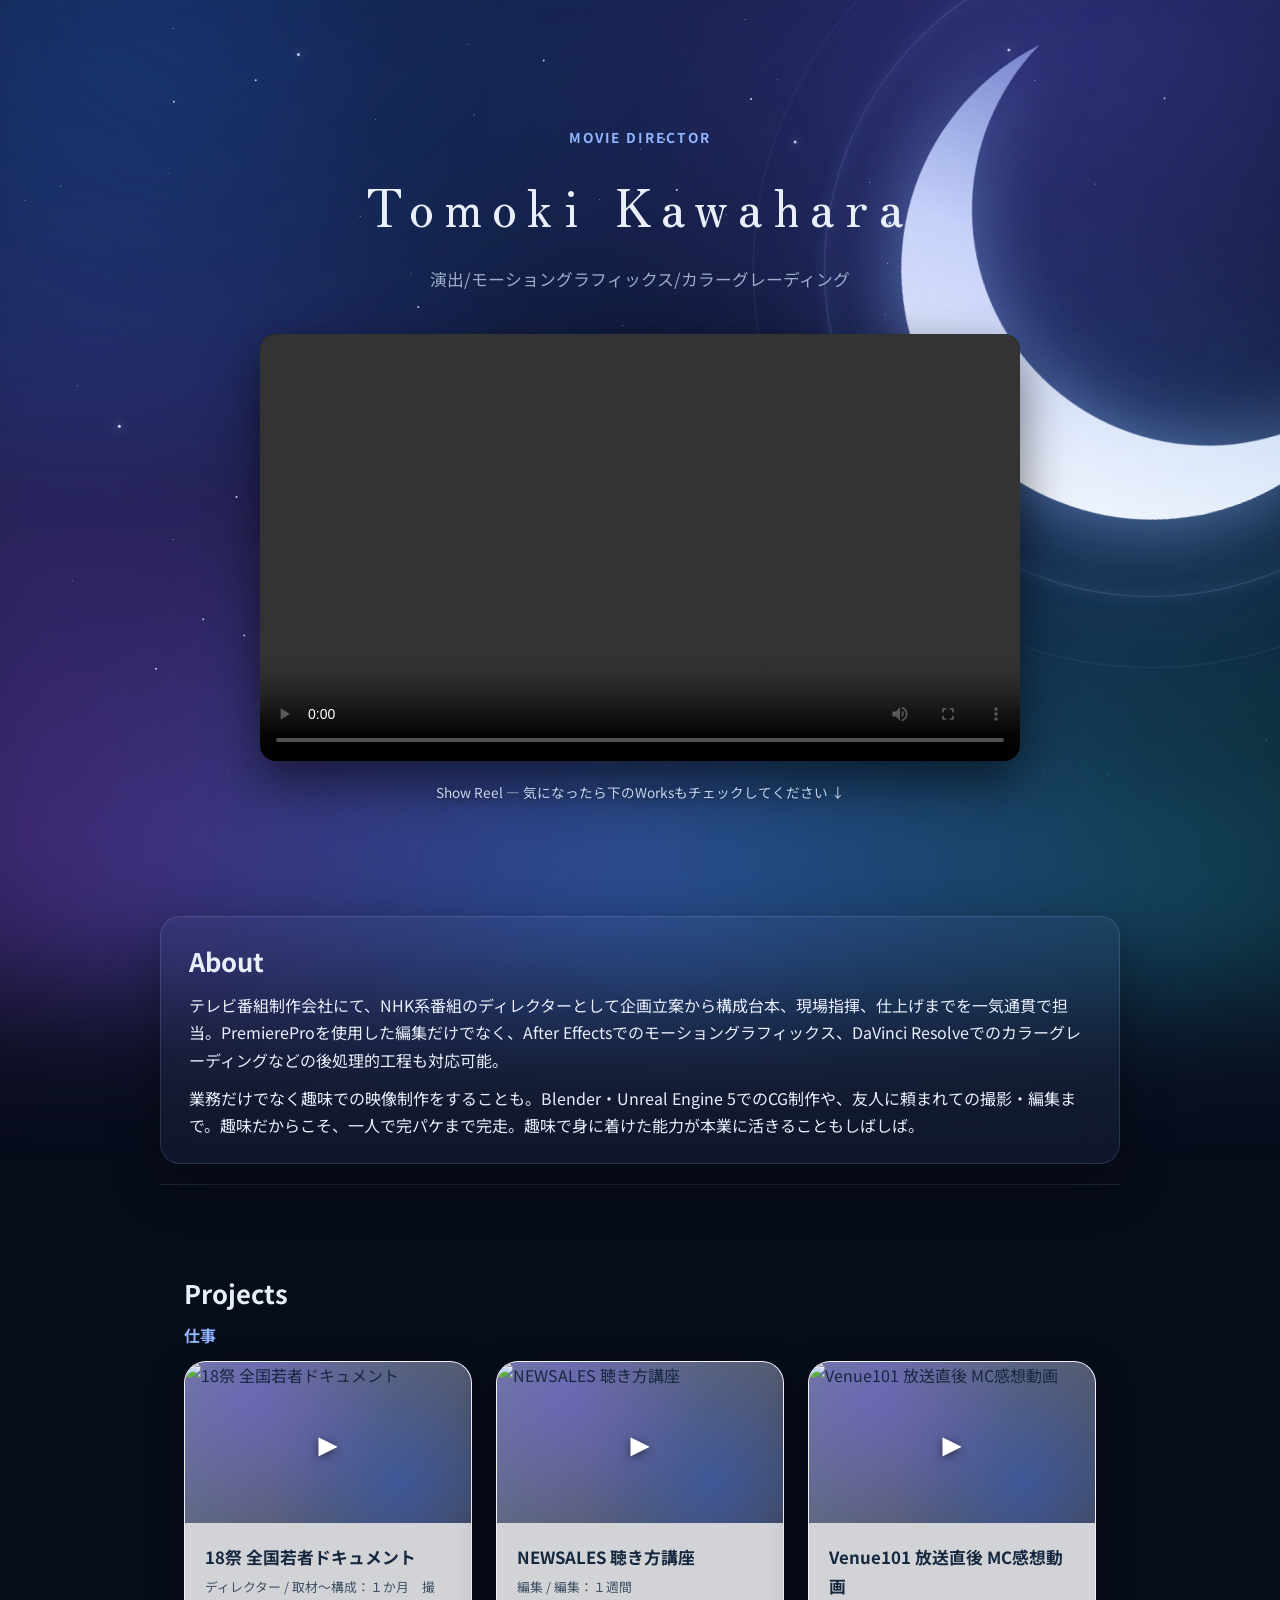
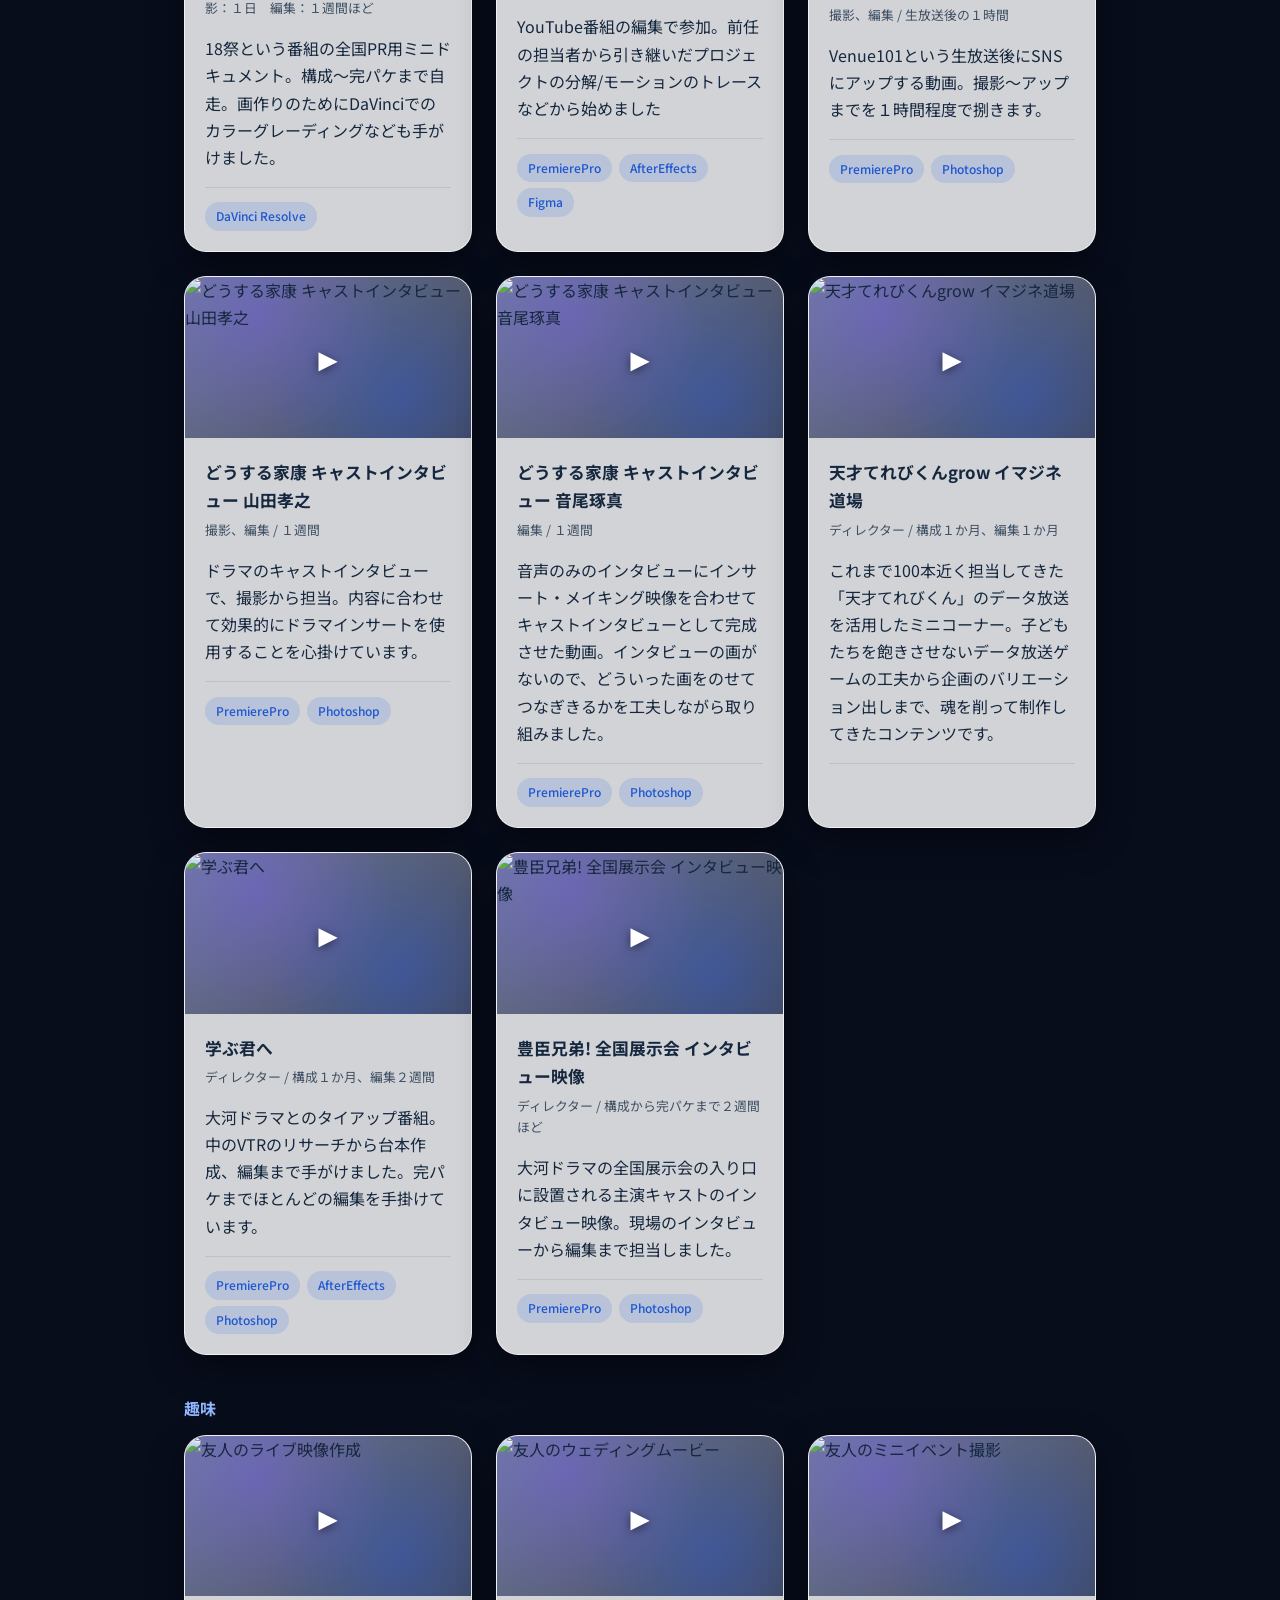
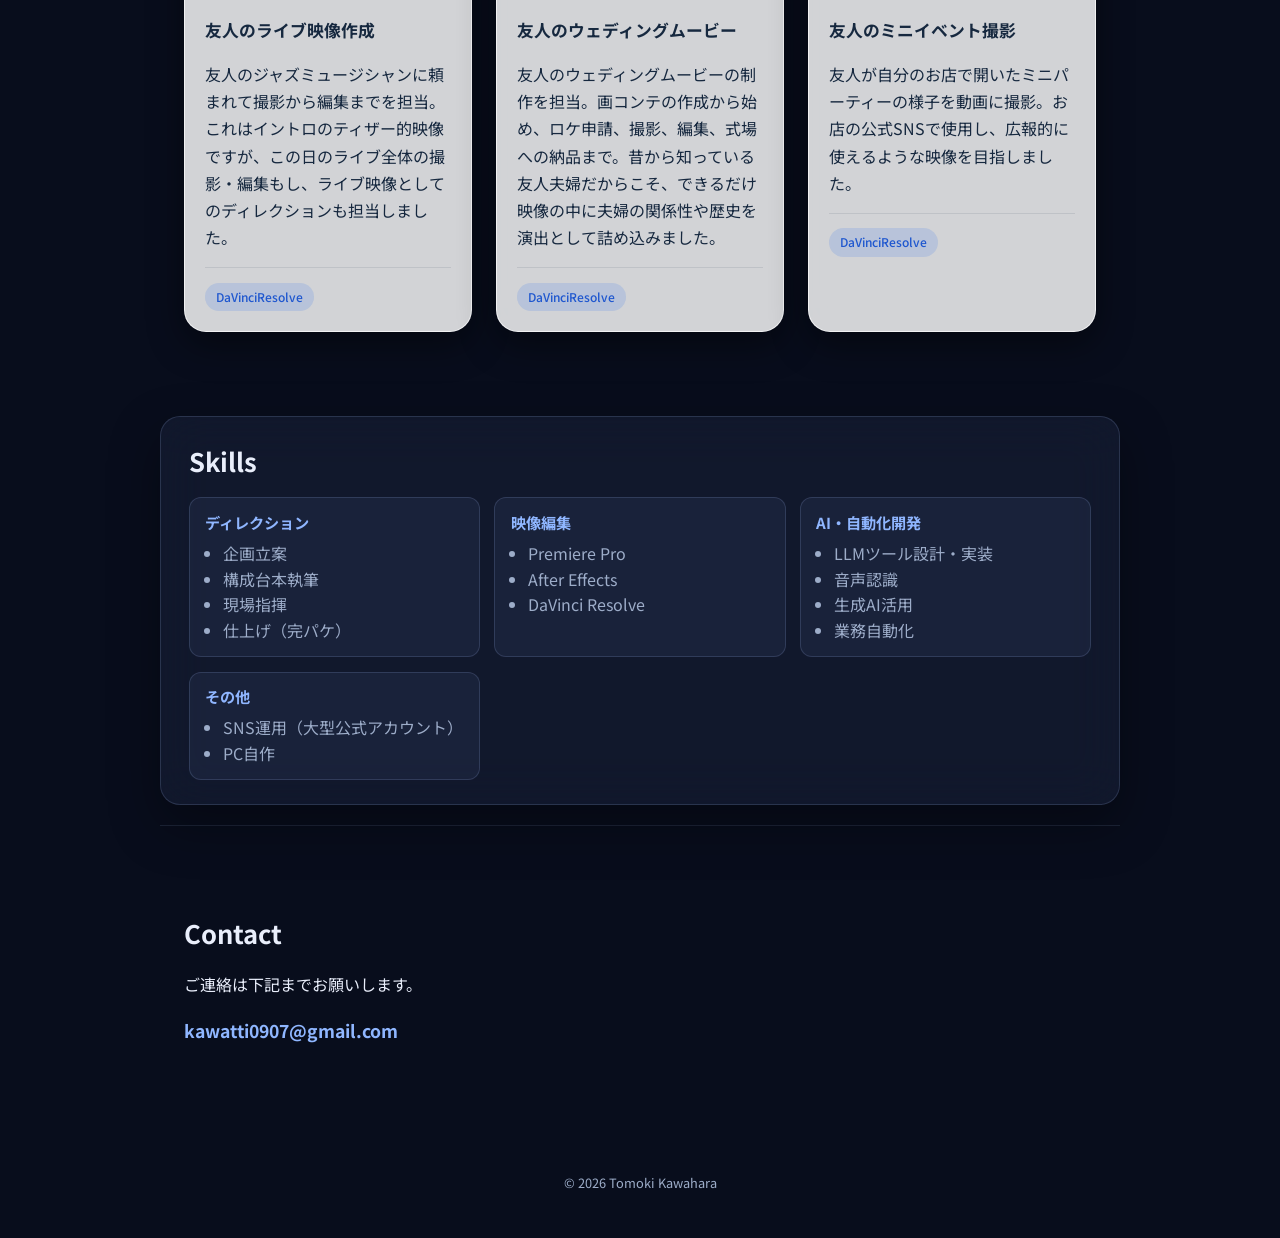
==== commit fa15061f: "月まわりに星・光輪・流れ星のあしらいを追加 - 三日月を小さくした分の装飾として、box-shadow で描く星3層（瞬き）、   月と同心の細い光輪2本、左上だけを流れる流れ星（11秒周期）を .m" ====
--- a/index.html
+++ b/index.html
@@ -10,7 +10,9 @@
 <body>
 
 <div class="moon-layer" aria-hidden="true">
-  <div class="moon-glow"><div class="crescent"></div></div>
+  <div class="stars"></div>
+  <div class="shooting-star"></div>
+  <div class="moon-glow"><div class="moon-ring"></div><div class="crescent"></div></div>
 </div>
 
 <header class="hero">
--- a/style.css
+++ b/style.css
@@ -62,8 +62,10 @@
   opacity: 0.75;
 }
 
-/* 最初の1画面の下から昇る三日月。大きい円から少しずらした円を引いたSVGマスクで形を作る。
-   スクロールで流れて消える（fixedにすると下のセクションまで光が乗って字が読めなくなる）。
+/* Hero右上に浮かぶ三日月。大きい円から少しずらした円を引いたSVGマスクで形を作る。
+   以前は画面幅いっぱいの巨大な月を画面下から昇らせていたが、弧の一部しか見えず
+   「三日月」と読めなかったため、全体が入るサイズにして影のずらし幅を広げ（弧を太く）
+   モチーフとして認識できる位置に置き直した。
    発光はマスクの外側（.moon-glow）に置く：マスクは filter より後に適用され、
    内側に置くと光が切り落とされるため。 */
 .moon-layer {
@@ -78,39 +80,228 @@
      0以上にすると位置指定なしのカード類より前に出て本文を覆うので上げないこと。 */
   z-index: -1;
   pointer-events: none;
+  /* 下端を透明へ溶かす。overflow:hidden だけだと光が 100vh の位置で
+     水平にスパッと切れ、Hero と About の間に不自然な境界線が出る。 */
+  -webkit-mask-image: linear-gradient(to bottom, #000 74%, transparent 100%);
+  mask-image: linear-gradient(to bottom, #000 74%, transparent 100%);
 }
 
 .moon-glow {
   position: absolute;
-  width: 100vw;
+  /* 右端から少しはみ出す大きさ。名前（中央 960px 幅）の上に来るのは月の暗い側（透明）だけで、
+     明るい弧は右下に寄るので文字の視認性を邪魔しない */
+  width: min(40vw, 640px);
   aspect-ratio: 1;
-  left: 0;
-  bottom: -72vw;
-  rotate: 155deg;
-  filter: drop-shadow(0 0 60px rgba(150, 190, 255, 0.55)) drop-shadow(0 0 170px rgba(90, 130, 255, 0.4));
-}
-
+  top: clamp(8px, 1vw, 24px);
+  right: clamp(-160px, -10vw, -40px);
+  rotate: -12deg;
+  filter: drop-shadow(0 0 36px rgba(150, 190, 255, 0.55)) drop-shadow(0 0 120px rgba(90, 130, 255, 0.4));
+}
+
+/* 影の円は r46・ずらし(13,-9)。弧の太さ＝49−46＋ずらし距離≈19%で、小さくても三日月と読める */
 .moon-glow .crescent {
   position: absolute;
   inset: 0;
-  background: linear-gradient(200deg, #ffffff 0%, rgba(214, 231, 255, 0.92) 40%, rgba(150, 180, 255, 0.5) 74%, rgba(120, 150, 255, 0.12) 100%);
-  -webkit-mask-image: url("data:image/svg+xml,%3Csvg xmlns='http://www.w3.org/2000/svg' viewBox='0 0 100 100'%3E%3Cmask id='m'%3E%3Ccircle cx='50' cy='50' r='49' fill='%23fff'/%3E%3Ccircle cx='58' cy='44' r='48.5' fill='%23000'/%3E%3C/mask%3E%3Ccircle cx='50' cy='50' r='49' fill='%23fff' mask='url(%23m)'/%3E%3C/svg%3E");
-  mask-image: url("data:image/svg+xml,%3Csvg xmlns='http://www.w3.org/2000/svg' viewBox='0 0 100 100'%3E%3Cmask id='m'%3E%3Ccircle cx='50' cy='50' r='49' fill='%23fff'/%3E%3Ccircle cx='58' cy='44' r='48.5' fill='%23000'/%3E%3C/mask%3E%3Ccircle cx='50' cy='50' r='49' fill='%23fff' mask='url(%23m)'/%3E%3C/svg%3E");
+  background: linear-gradient(35deg, #ffffff 0%, rgba(214, 231, 255, 0.95) 45%, rgba(150, 180, 255, 0.55) 80%, rgba(120, 150, 255, 0.2) 100%);
+  -webkit-mask-image: url("data:image/svg+xml,%3Csvg xmlns='http://www.w3.org/2000/svg' viewBox='0 0 100 100'%3E%3Cmask id='m'%3E%3Ccircle cx='50' cy='50' r='49' fill='%23fff'/%3E%3Ccircle cx='63' cy='41' r='46' fill='%23000'/%3E%3C/mask%3E%3Ccircle cx='50' cy='50' r='49' fill='%23fff' mask='url(%23m)'/%3E%3C/svg%3E");
+  mask-image: url("data:image/svg+xml,%3Csvg xmlns='http://www.w3.org/2000/svg' viewBox='0 0 100 100'%3E%3Cmask id='m'%3E%3Ccircle cx='50' cy='50' r='49' fill='%23fff'/%3E%3Ccircle cx='63' cy='41' r='46' fill='%23000'/%3E%3C/mask%3E%3Ccircle cx='50' cy='50' r='49' fill='%23fff' mask='url(%23m)'/%3E%3C/svg%3E");
   -webkit-mask-repeat: no-repeat;
   mask-repeat: no-repeat;
   -webkit-mask-size: 100% 100%;
   mask-size: 100% 100%;
 }
 
-/* 縦画面では弧が寝すぎて画面を横切らないので、半径を詰めて立てる */
-@media (max-width: 700px) {
+/* 縦画面では名前と重なるので、Heroの上余白を月の分だけ広げて名前の上に収める。
+   横向きスマホ（幅は狭いが縦も短い）にこの余白を効かせないため orientation で絞る */
+@media (max-width: 700px) and (orientation: portrait) {
   .moon-glow {
-    width: 190vw;
-    left: -45vw;
-    bottom: -140vw;
+    width: 70vw;
+    top: 0;
+    right: -16vw;
   }
-}
-
+  .hero { padding-top: calc(66vw + 2rem); }
+}
+
+
+/* ---- 月まわりのあしらい（星・光輪・流れ星） ---- */
+
+/* 星は box-shadow の点で描く（要素1つで全部）。3層（1px/2px/3px発光）を別周期で瞬かせる。
+   位置は vw/vh なので画面比が変わっても散り方が保たれる */
+.stars,
+.stars::before,
+.stars::after {
+  position: absolute;
+  top: 0;
+  left: 0;
+  width: 1px;
+  height: 1px;
+  border-radius: 50%;
+  background: transparent;
+}
+
+.stars {
+  box-shadow:
+    81.0vw 54.4vh 0 0 rgba(230, 240, 255, 0.85),
+    81.5vw 85.6vh 0 0 rgba(230, 240, 255, 0.59),
+    53.8vw 81.6vh 0 0 rgba(230, 240, 255, 0.8),
+    44.9vw 42.7vh 0 0 rgba(230, 240, 255, 0.83),
+    71.9vw 74.9vh 0 0 rgba(230, 240, 255, 0.95),
+    20.4vw 56.3vh 0 0 rgba(230, 240, 255, 0.83),
+    17.8vw 85.5vh 0 0 rgba(230, 240, 255, 0.58),
+    98.9vw 82.2vh 0 0 rgba(230, 240, 255, 0.69),
+    38.0vw 42.9vh 0 0 rgba(230, 240, 255, 0.79),
+    69.3vw 29.2vh 0 0 rgba(230, 240, 255, 0.86),
+    24.7vw 76.5vh 0 0 rgba(230, 240, 255, 0.84),
+    36.5vw 4.9vh 0 0 rgba(230, 240, 255, 0.62),
+    57.4vw 55.7vh 0 0 rgba(230, 240, 255, 0.71),
+    67.9vw 20.2vh 0 0 rgba(230, 240, 255, 0.91),
+    4.7vw 20.6vh 0 0 rgba(230, 240, 255, 0.93),
+    60.7vw 8.8vh 0 0 rgba(230, 240, 255, 0.78),
+    56.7vw 23.8vh 0 0 rgba(230, 240, 255, 0.78),
+    50.0vw 16.5vh 0 0 rgba(230, 240, 255, 0.62),
+    29.3vw 13.2vh 0 0 rgba(230, 240, 255, 0.6),
+    80.8vw 8.9vh 0 0 rgba(230, 240, 255, 0.81),
+    30.3vw 66.3vh 0 0 rgba(230, 240, 255, 0.58),
+    27.6vw 43.7vh 0 0 rgba(230, 240, 255, 0.7),
+    70.9vw 41.8vh 0 0 rgba(230, 240, 255, 0.89),
+    46.8vw 22.1vh 0 0 rgba(230, 240, 255, 0.56),
+    58.2vw 2.1vh 0 0 rgba(230, 240, 255, 0.78),
+    48.6vw 36.1vh 0 0 rgba(230, 240, 255, 0.64),
+    1.9vw 22.2vh 0 0 rgba(230, 240, 255, 0.68),
+    37.0vw 12.7vh 0 0 rgba(230, 240, 255, 0.83),
+    13.1vw 19.2vh 0 0 rgba(230, 240, 255, 0.58),
+    52.3vw 85.0vh 0 0 rgba(230, 240, 255, 0.65),
+    58.9vw 77.2vh 0 0 rgba(230, 240, 255, 0.86),
+    33.3vw 62.7vh 0 0 rgba(230, 240, 255, 0.91),
+    52.6vw 58.0vh 0 0 rgba(230, 240, 255, 0.71),
+    79.3vw 42.7vh 0 0 rgba(230, 240, 255, 0.79),
+    13.5vw 59.9vh 0 0 rgba(230, 240, 255, 0.71),
+    47.1vw 62.9vh 0 0 rgba(230, 240, 255, 0.7),
+    13.5vw 3.1vh 0 0 rgba(230, 240, 255, 0.93),
+    28.1vw 24.0vh 0 0 rgba(230, 240, 255, 0.69),
+    21.5vw 48.5vh 0 0 rgba(230, 240, 255, 0.79),
+    69.1vw 34.9vh 0 0 rgba(230, 240, 255, 0.58),
+    38.9vw 64.2vh 0 0 rgba(230, 240, 255, 0.94),
+    32.1vw 30.3vh 0 0 rgba(230, 240, 255, 0.58),
+    37.6vw 78.1vh 0 0 rgba(230, 240, 255, 0.86),
+    56.1vw 54.1vh 0 0 rgba(230, 240, 255, 0.66),
+    34.6vw 59.1vh 0 0 rgba(230, 240, 255, 0.72),
+    59.6vw 87.2vh 0 0 rgba(230, 240, 255, 0.55),
+    6.0vw 42.8vh 0 0 rgba(230, 240, 255, 0.61),
+    5.6vw 64.5vh 0 0 rgba(230, 240, 255, 0.61),
+    85.5vw 20.4vh 0 0 rgba(230, 240, 255, 0.83),
+    86.5vw 86.0vh 0 0 rgba(230, 240, 255, 0.71);
+  animation: twinkle 6s ease-in-out infinite;
+}
+
+.stars::after {
+  content: "";
+  width: 2px;
+  height: 2px;
+  box-shadow:
+    13.5vw 11.2vh 0 0 rgba(230, 240, 255, 0.95),
+    42.4vw 6.6vh 0 0 rgba(230, 240, 255, 0.93),
+    51.8vw 15.4vh 0 0 rgba(230, 240, 255, 0.94),
+    48.0vw 56.9vh 0 0 rgba(230, 240, 255, 0.79),
+    56.2vw 24.0vh 0 0 rgba(230, 240, 255, 0.85),
+    19.0vw 70.5vh 0 0 rgba(230, 240, 255, 0.9),
+    27.1vw 69.2vh 0 0 rgba(230, 240, 255, 0.88),
+    32.6vw 34.0vh 0 0 rgba(230, 240, 255, 0.91),
+    50.1vw 60.2vh 0 0 rgba(230, 240, 255, 0.97),
+    58.6vw 38.1vh 0 0 rgba(230, 240, 255, 0.86),
+    52.8vw 21.0vh 0 0 rgba(230, 240, 255, 0.94),
+    43.1vw 38.6vh 0 0 rgba(230, 240, 255, 0.81),
+    18.4vw 55.1vh 0 0 rgba(230, 240, 255, 0.95),
+    12.1vw 74.2vh 0 0 rgba(230, 240, 255, 0.81),
+    90.9vw 10.8vh 0 0 rgba(230, 240, 255, 0.81),
+    15.8vw 68.7vh 0 0 rgba(230, 240, 255, 0.75),
+    54.3vw 39.0vh 0 0 rgba(230, 240, 255, 0.98),
+    19.9vw 8.8vh 0 0 rgba(230, 240, 255, 0.95),
+    74.8vw 65.0vh 0 0 rgba(230, 240, 255, 0.92),
+    79.1vw 76.6vh 0 0 rgba(230, 240, 255, 0.81),
+    59.2vw 65.7vh 0 0 rgba(230, 240, 255, 0.8),
+    58.6vw 10.9vh 0 0 rgba(230, 240, 255, 0.94);
+  animation: twinkle 4.5s ease-in-out -2s infinite;
+}
+
+.stars::before {
+  content: "";
+  width: 3px;
+  height: 3px;
+  filter: drop-shadow(0 0 4px rgba(200, 220, 255, 0.9));
+  box-shadow:
+    23.2vw 5.9vh 0 0 rgba(230, 240, 255, 0.91),
+    62.0vw 15.6vh 0 0 rgba(230, 240, 255, 0.89),
+    9.2vw 47.2vh 0 0 rgba(230, 240, 255, 0.97),
+    69.4vw 24.6vh 0 0 rgba(230, 240, 255, 0.92),
+    78.7vw 5.4vh 0 0 rgba(230, 240, 255, 0.88),
+    49.5vw 52.0vh 0 0 rgba(230, 240, 255, 0.94),
+    24.2vw 44.4vh 0 0 rgba(230, 240, 255, 0.92);
+  animation: twinkle 3.5s ease-in-out -1s infinite;
+}
+
+@keyframes twinkle {
+  0%, 100% { opacity: 0.5; }
+  50% { opacity: 1; }
+}
+
+/* 月の外側に細い光輪を2本。月の box と同心で、少し大きい円 */
+.moon-ring,
+.moon-ring::before {
+  position: absolute;
+  inset: -14%;
+  border-radius: 50%;
+  border: 1px solid rgba(190, 210, 255, 0.22);
+  box-shadow: 0 0 24px rgba(150, 190, 255, 0.12) inset, 0 0 18px rgba(150, 190, 255, 0.1);
+  pointer-events: none;
+}
+
+.moon-ring::before {
+  content: "";
+  inset: -11%;
+  border-color: rgba(190, 210, 255, 0.1);
+  box-shadow: none;
+}
+
+/* 流れ星。左上から右下へ、数秒に一度だけ流れる */
+.shooting-star {
+  position: absolute;
+  /* 名前（中央）に掛からないよう左上の空きだけを流れる */
+  top: 5vh;
+  left: 3vw;
+  width: 140px;
+  height: 1px;
+  background: linear-gradient(90deg, rgba(255, 255, 255, 0), rgba(255, 255, 255, 0.9));
+  border-radius: 1px;
+  rotate: 28deg;
+  transform-origin: right center;
+  opacity: 0;
+  animation: shoot 11s linear 3s infinite;
+}
+
+.shooting-star::after {
+  content: "";
+  position: absolute;
+  right: -2px;
+  top: -1.5px;
+  width: 4px;
+  height: 4px;
+  border-radius: 50%;
+  background: #fff;
+  box-shadow: 0 0 8px 2px rgba(200, 220, 255, 0.8);
+}
+
+@keyframes shoot {
+  0% { opacity: 0; translate: 0 0; }
+  2% { opacity: 1; }
+  9% { opacity: 0; translate: 26vw 12vh; }
+  100% { opacity: 0; translate: 26vw 12vh; }
+}
+
+@media (prefers-reduced-motion: reduce) {
+  .stars, .stars::before, .stars::after { animation: none; opacity: 0.8; }
+  .shooting-star { display: none; }
+}
 
 .hero-inner {
   position: relative;
@@ -188,17 +379,19 @@
   backdrop-filter: blur(24px);
   -webkit-backdrop-filter: blur(24px);
   border: 1px solid var(--card-border);
-  border-radius: 28px;
+  border-radius: 20px;
   box-shadow: 0 20px 50px rgba(0, 0, 0, 0.35);
-  padding: 1.25rem 2rem;
+  padding: 1.4rem 1.75rem 1.5rem;
   margin: 1.25rem auto;
 }
 
 .section-panel:first-of-type { margin-top: 2rem; }
 
-#about.section-panel { padding: 5px 2rem; }
-
-#skills.section-panel { padding-top: 5px; }
+.section-panel h2 { margin: 0 0 0.6rem; }
+
+.section-panel p { margin: 0 0 0.7rem; }
+
+.section-panel p:last-child { margin-bottom: 0; }
 
 .work-group + .work-group {
   margin-top: 2.5rem;
@@ -220,21 +413,29 @@
   gap: 1.5rem;
 }
 
+/* Projectsのカードだけ白いすりガラスにする。中の文字・タグ・区切り線は
+   すべてトークン参照なので、カード内でトークンを上書きすれば連動して暗色に戻る。 */
 .work-card {
-  background: var(--card-bg);
-  backdrop-filter: blur(20px);
-  -webkit-backdrop-filter: blur(20px);
-  border: 1px solid var(--card-border);
+  --text: #16283f;
+  --text-muted: #3f5064;
+  --accent: #1f57cf;
+  --accent-soft: rgba(47, 111, 237, 0.16);
+  --border: rgba(22, 40, 63, 0.1);
+  color: var(--text);
+  background: rgba(255, 255, 255, 0.82);
+  backdrop-filter: blur(20px) saturate(1.2);
+  -webkit-backdrop-filter: blur(20px) saturate(1.2);
+  border: 1px solid rgba(255, 255, 255, 0.7);
   border-radius: 22px;
   overflow: hidden;
   cursor: pointer;
-  box-shadow: 0 10px 34px rgba(0, 0, 0, 0.35);
+  box-shadow: 0 12px 36px rgba(0, 0, 0, 0.45);
   transition: transform 0.15s ease, box-shadow 0.15s ease;
 }
 
 .work-card:hover {
   transform: translateY(-4px);
-  box-shadow: 0 16px 40px rgba(0, 0, 0, 0.5);
+  box-shadow: 0 18px 44px rgba(0, 0, 0, 0.55), 0 0 0 1px rgba(255, 255, 255, 0.9);
 }
 
 .work-thumb {
@@ -299,24 +500,24 @@
 .skill-groups {
   display: grid;
   grid-template-columns: repeat(auto-fill, minmax(220px, 1fr));
-  gap: 1.5rem;
-  margin-top: 2rem;
+  gap: 0.9rem;
+  margin-top: 0.9rem;
 }
 
 .skill-group {
   background: var(--card-bg);
   border: 1px solid var(--card-border);
-  border-radius: 16px;
-  padding: 0.15rem 0.9rem 0.6rem;
+  border-radius: 12px;
+  padding: 0.7rem 0.95rem 0.8rem;
 }
 
 .skill-group h3 {
   font-size: 0.95rem;
   color: var(--accent);
-  margin-bottom: 0.5rem;
-}
-
-.skill-group ul { margin: 0; padding-left: 1.1rem; color: var(--text-muted); }
+  margin: 0 0 0.35rem;
+}
+
+.skill-group ul { margin: 0; padding-left: 1.1rem; color: var(--text-muted); line-height: 1.6; }
 
 .contact-email { font-size: 1.1rem; font-weight: 700; color: var(--accent); }
 
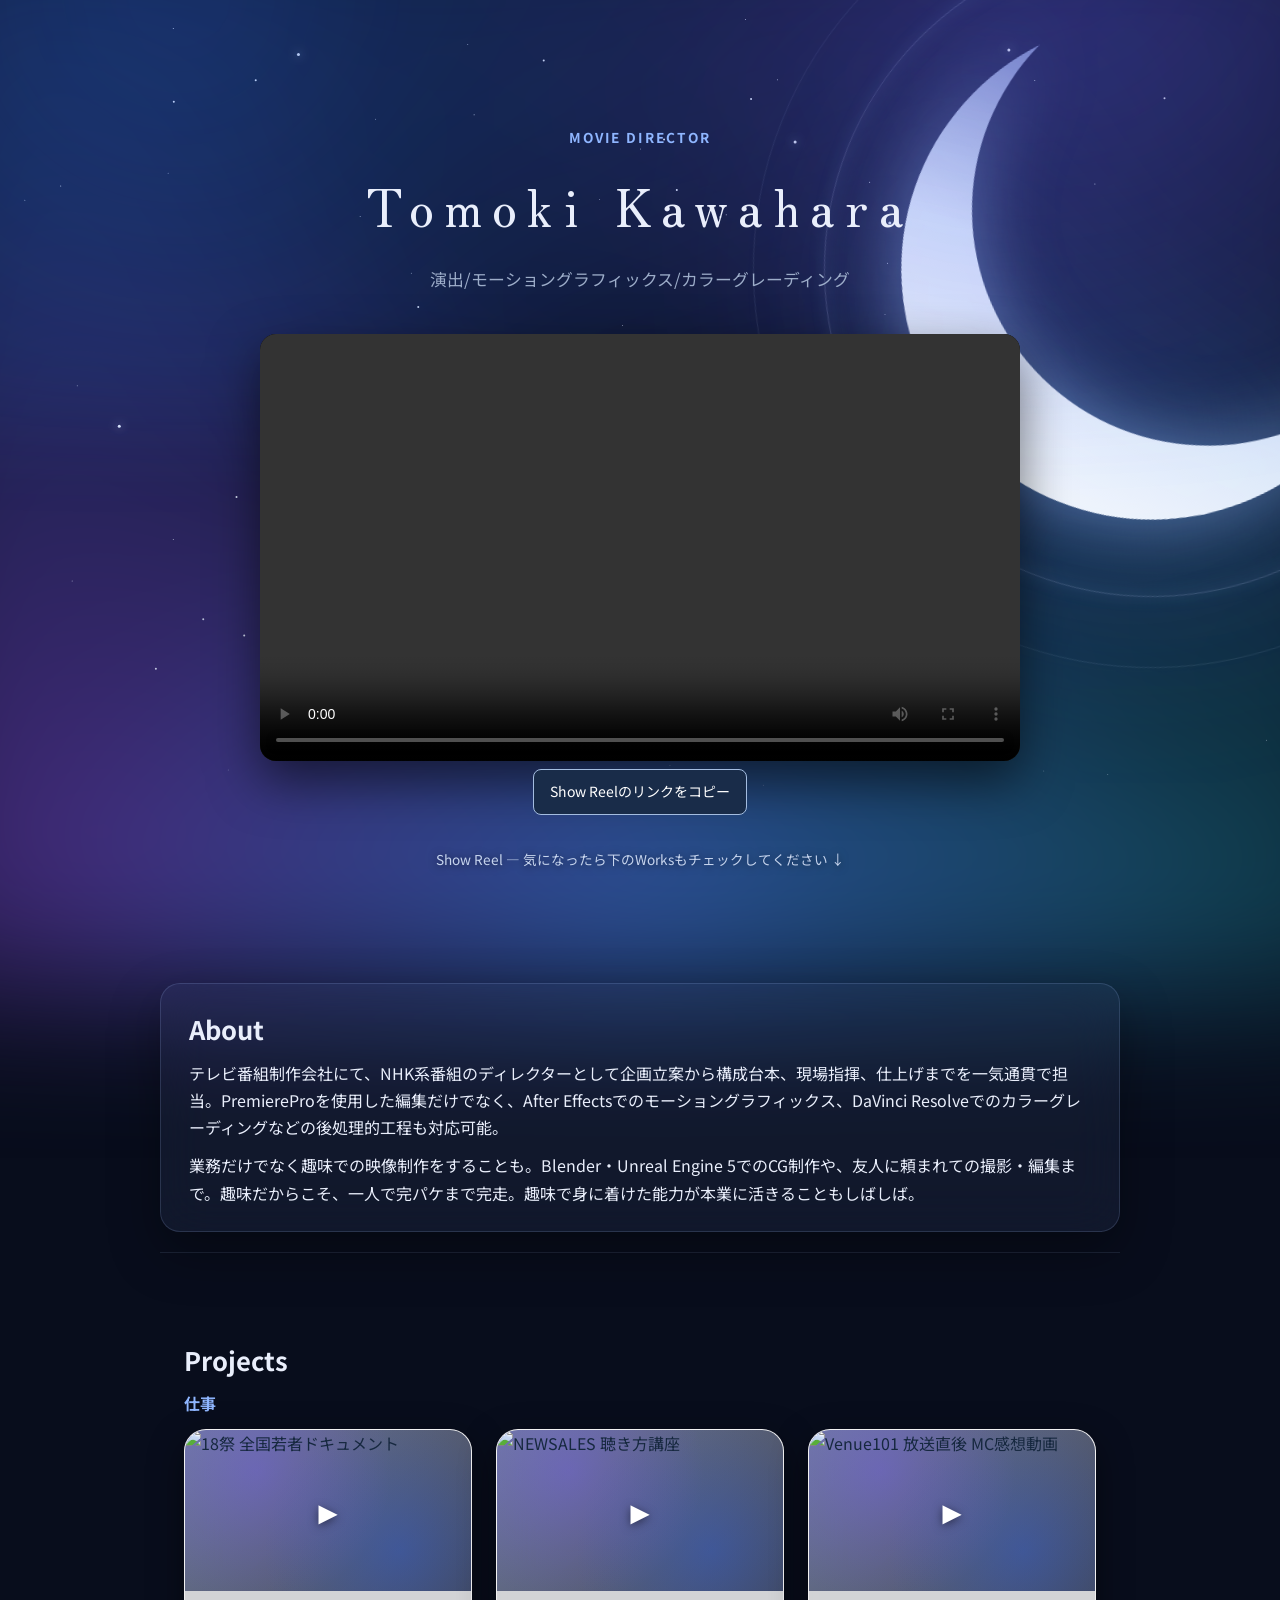
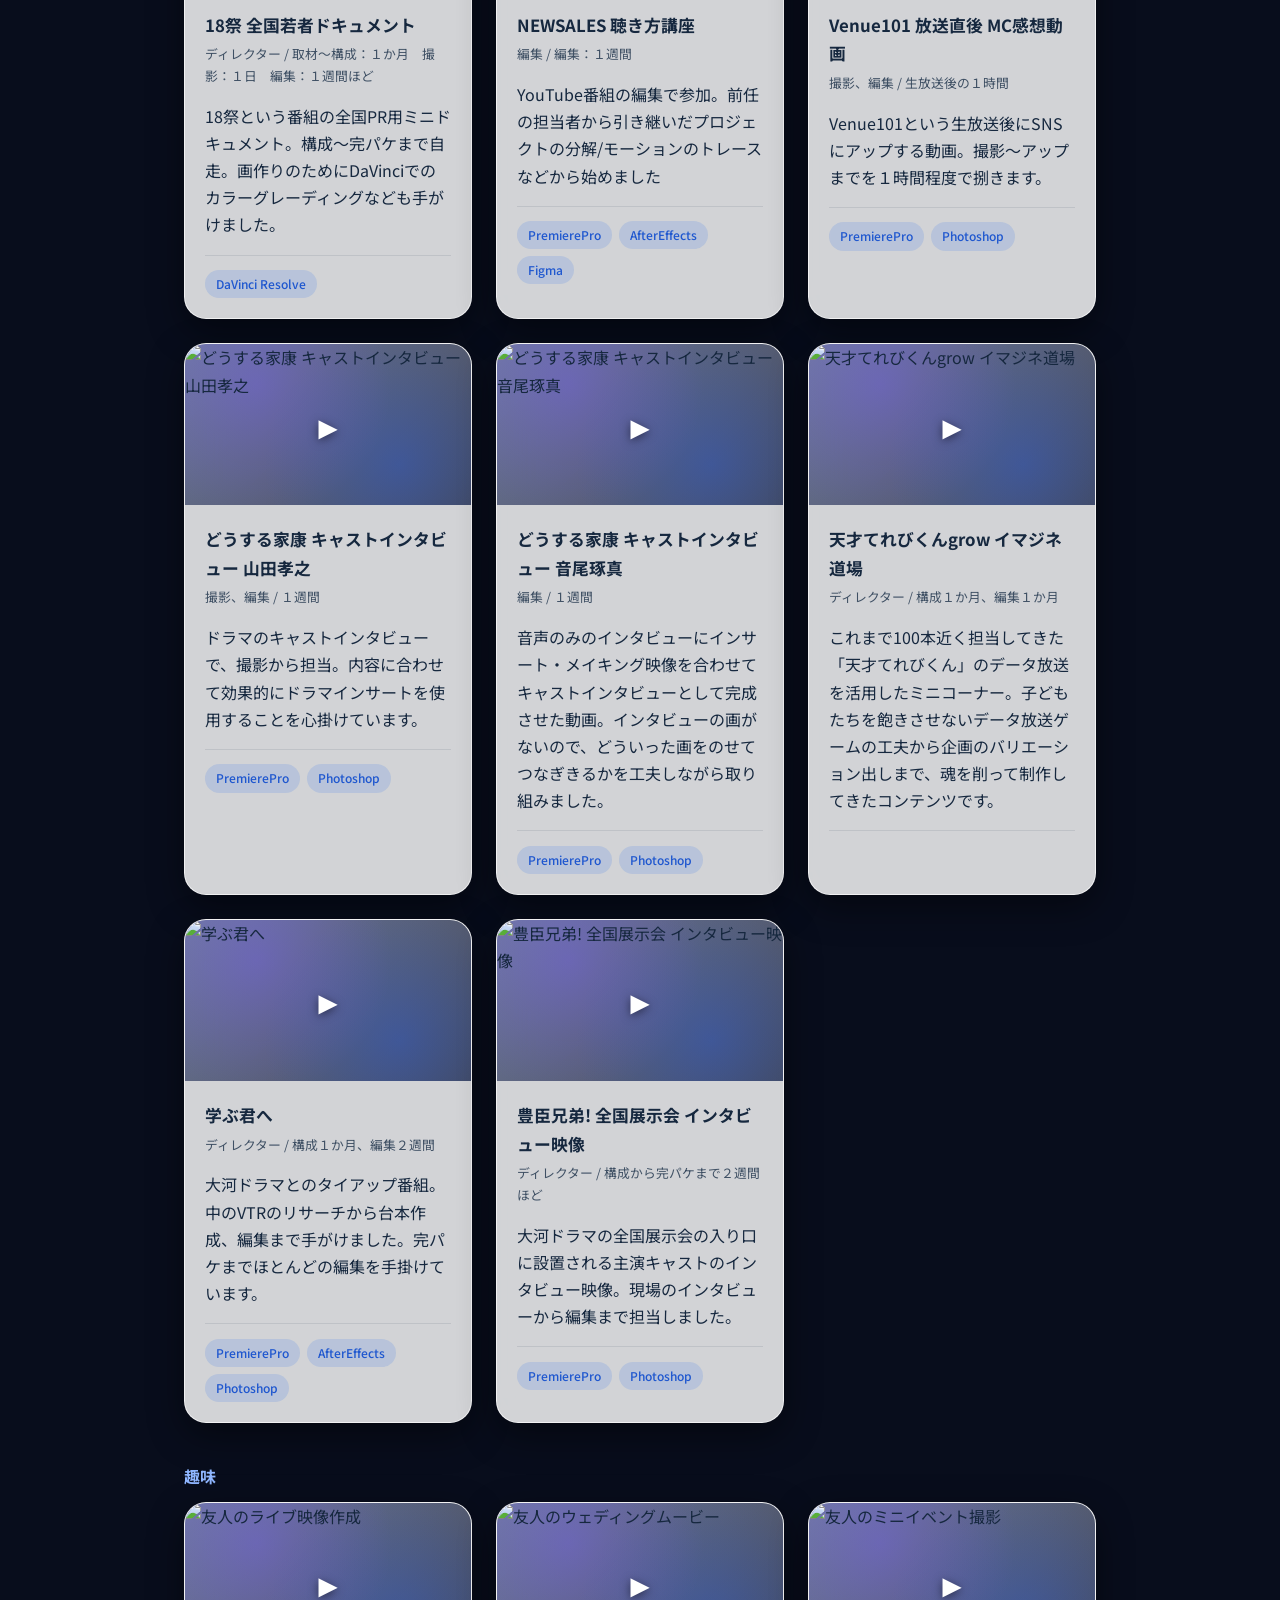
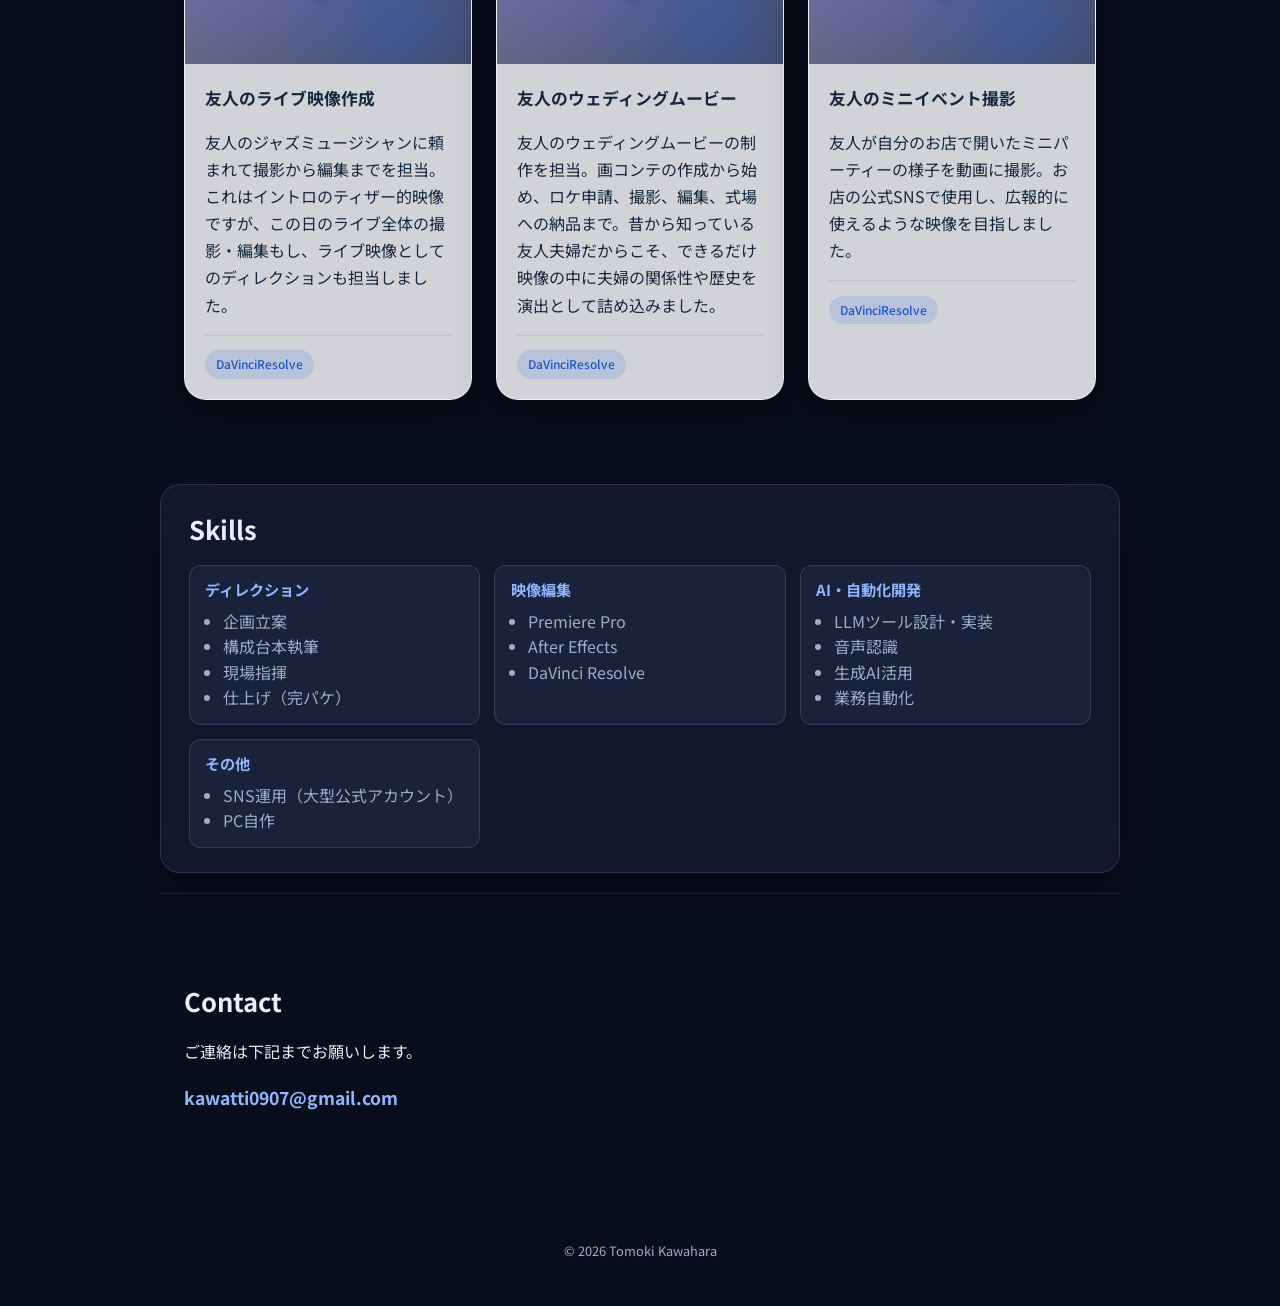
==== commit c2155885: "Add shareable video and Show Reel links with copy controls" ====
--- a/index.html
+++ b/index.html
@@ -5,7 +5,17 @@
 <meta name="viewport" content="width=device-width, initial-scale=1.0">
 <title>Tomoki Kawahara / Portfolio</title>
 <meta name="robots" content="noindex, nofollow">
-<link rel="stylesheet" href="style.css">
+<!-- ?v= はキャッシュ避け。GitHub Pages は CSS を10分キャッシュするので、CSSを変えたらここも更新する -->
+<link rel="stylesheet" href="style.css?v=20260902c">
+<style>
+.share-button { padding: .65rem 1rem; border: 1px solid #a4bde0; border-radius: 8px; background: #192c49; color: #fff; font: inherit; font-size: 14px; cursor: pointer; }
+.share-button:focus-visible { outline: 3px solid #bcdcff; outline-offset: 3px; }
+.share-status { display: block; min-height: 1.5em; font-size: 14px; color: #fff; }
+.modal-inner { max-height: calc(100dvh - 5rem); overflow-y: auto; padding: 0.25rem; }
+.modal-inner video, .modal-inner iframe { max-height: 65dvh; }
+.modal-close { position: static; display: block; margin-left: auto; margin-bottom: .5rem; }
+#modal-title { color: white; font-size: 1rem; margin: 0 0 .5rem; }
+</style>
 </head>
 <body>
 
@@ -21,8 +31,10 @@
     <p class="eyebrow">Movie Director</p>
     <h1>Tomoki Kawahara</h1>
     <p class="lead">演出/モーショングラフィックス/カラーグレーディング</p>
-    <div class="showreel-wrap">
-      <video id="showreel-video" class="showreel-video" controls playsinline preload="metadata"></video>
+    <div class="showreel-wrap" id="showreel">
+      <video id="showreel-video" tabindex="-1" class="showreel-video" controls playsinline preload="metadata"></video>
+      <button type="button" class="share-button" id="showreel-copy">Show Reelのリンクをコピー</button>
+      <span class="share-status" id="showreel-status" role="status"></span>
       <p class="showreel-caption">Show Reel — 気になったら下のWorksもチェックしてください ↓</p>
     </div>
   </div>
@@ -58,15 +70,18 @@
   <p>&copy; 2026 Tomoki Kawahara</p>
 </footer>
 
-<div class="modal" id="video-modal">
+<div class="modal" id="video-modal" role="dialog" aria-modal="true" aria-labelledby="modal-title">
   <div class="modal-inner">
     <button class="modal-close" id="modal-close" aria-label="閉じる">&times;</button>
-    <video id="modal-video" controls></video>
-    <iframe id="modal-youtube" class="hidden" frameborder="0" allow="autoplay; encrypted-media; picture-in-picture" allowfullscreen></iframe>
+    <h2 id="modal-title"></h2>
+    <video id="modal-video" controls playsinline preload="metadata"></video>
+    <iframe title="作品動画" id="modal-youtube" class="hidden" frameborder="0" allow="autoplay; encrypted-media; picture-in-picture" allowfullscreen></iframe>
+    <button type="button" class="share-button" id="modal-copy">この動画のリンクをコピー</button>
+    <span class="share-status" id="modal-status" role="status"></span>
   </div>
 </div>
 
 <script src="data.js"></script>
-<script src="script.js"></script>
+<script src="script.js?v=20260909a"></script>
 </body>
 </html>
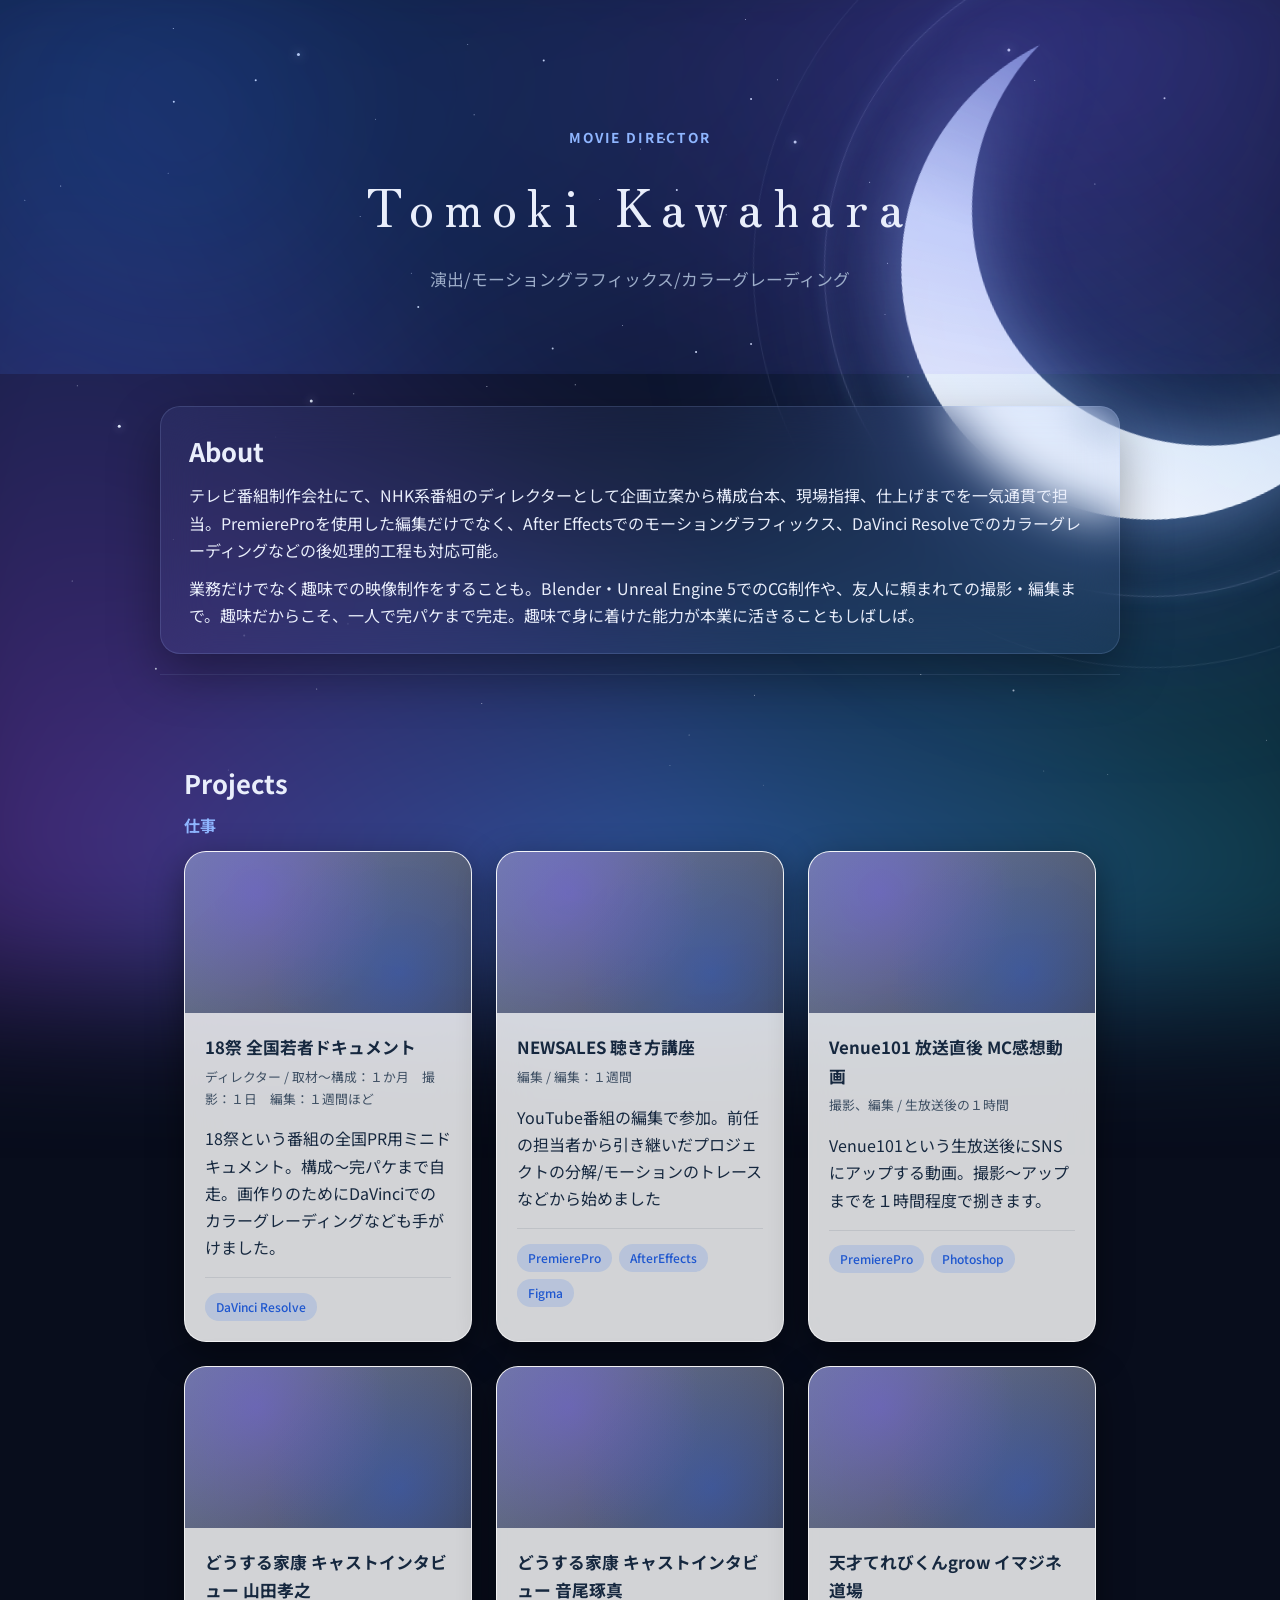
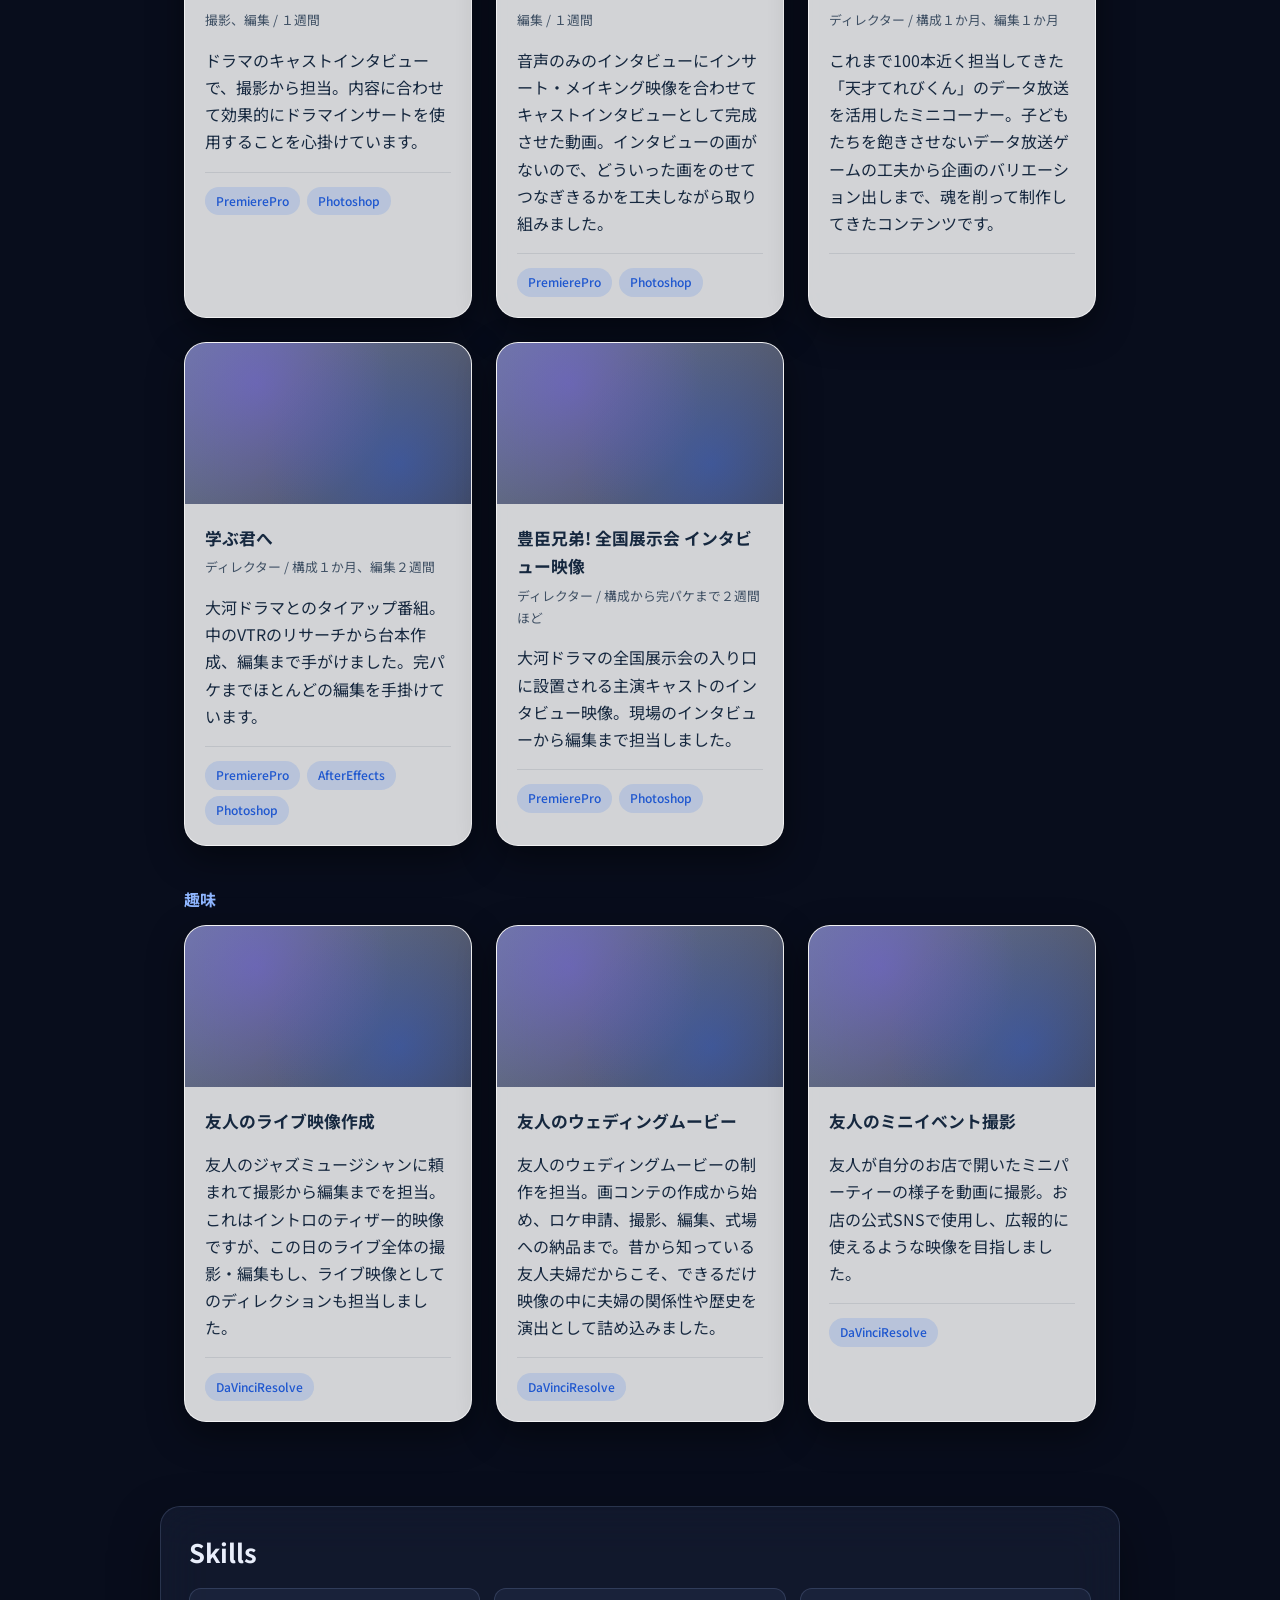
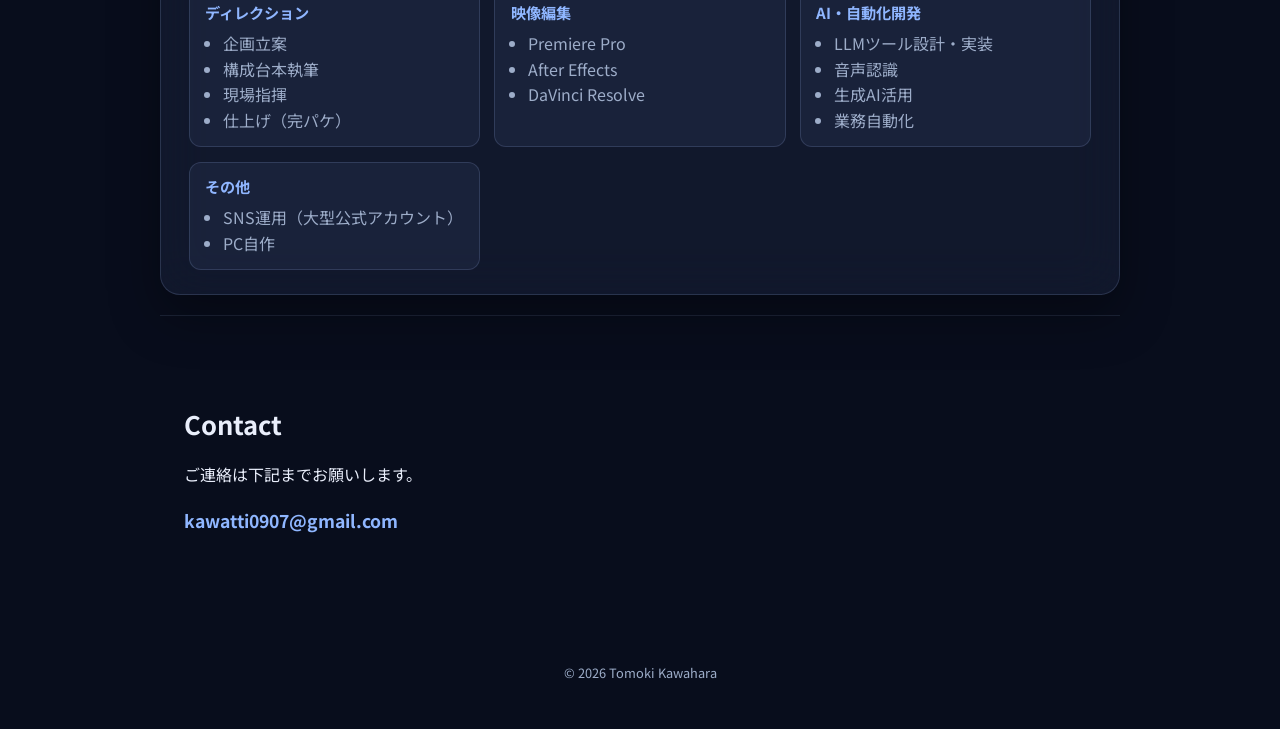
==== commit 04b23042: "Hide broken videos after closing the kaguya tunnel videos.kaguya-server.com was shut down on 2026-10" ====
--- a/index.html
+++ b/index.html
@@ -6,7 +6,7 @@
 <title>Tomoki Kawahara / Portfolio</title>
 <meta name="robots" content="noindex, nofollow">
 <!-- ?v= はキャッシュ避け。GitHub Pages は CSS を10分キャッシュするので、CSSを変えたらここも更新する -->
-<link rel="stylesheet" href="style.css?v=20260902c">
+<link rel="stylesheet" href="style.css?v=20261027a">
 <style>
 .share-button { padding: .65rem 1rem; border: 1px solid #a4bde0; border-radius: 8px; background: #192c49; color: #fff; font: inherit; font-size: 14px; cursor: pointer; }
 .share-button:focus-visible { outline: 3px solid #bcdcff; outline-offset: 3px; }
@@ -81,7 +81,7 @@
   </div>
 </div>
 
-<script src="data.js"></script>
-<script src="script.js?v=20260909a"></script>
+<script src="data.js?v=20261027a"></script>
+<script src="script.js?v=20261027a"></script>
 </body>
 </html>
--- a/style.css
+++ b/style.css
@@ -438,6 +438,13 @@
   box-shadow: 0 18px 44px rgba(0, 0, 0, 0.55), 0 0 0 1px rgba(255, 255, 255, 0.9);
 }
 
+/* 動画が無いカード（配信停止中）は押せる見た目にしない */
+.work-card.no-video { cursor: default; }
+.work-card.no-video:hover {
+  transform: none;
+  box-shadow: 0 12px 36px rgba(0, 0, 0, 0.45);
+}
+
 .work-thumb {
   position: relative;
   aspect-ratio: 16 / 9;
